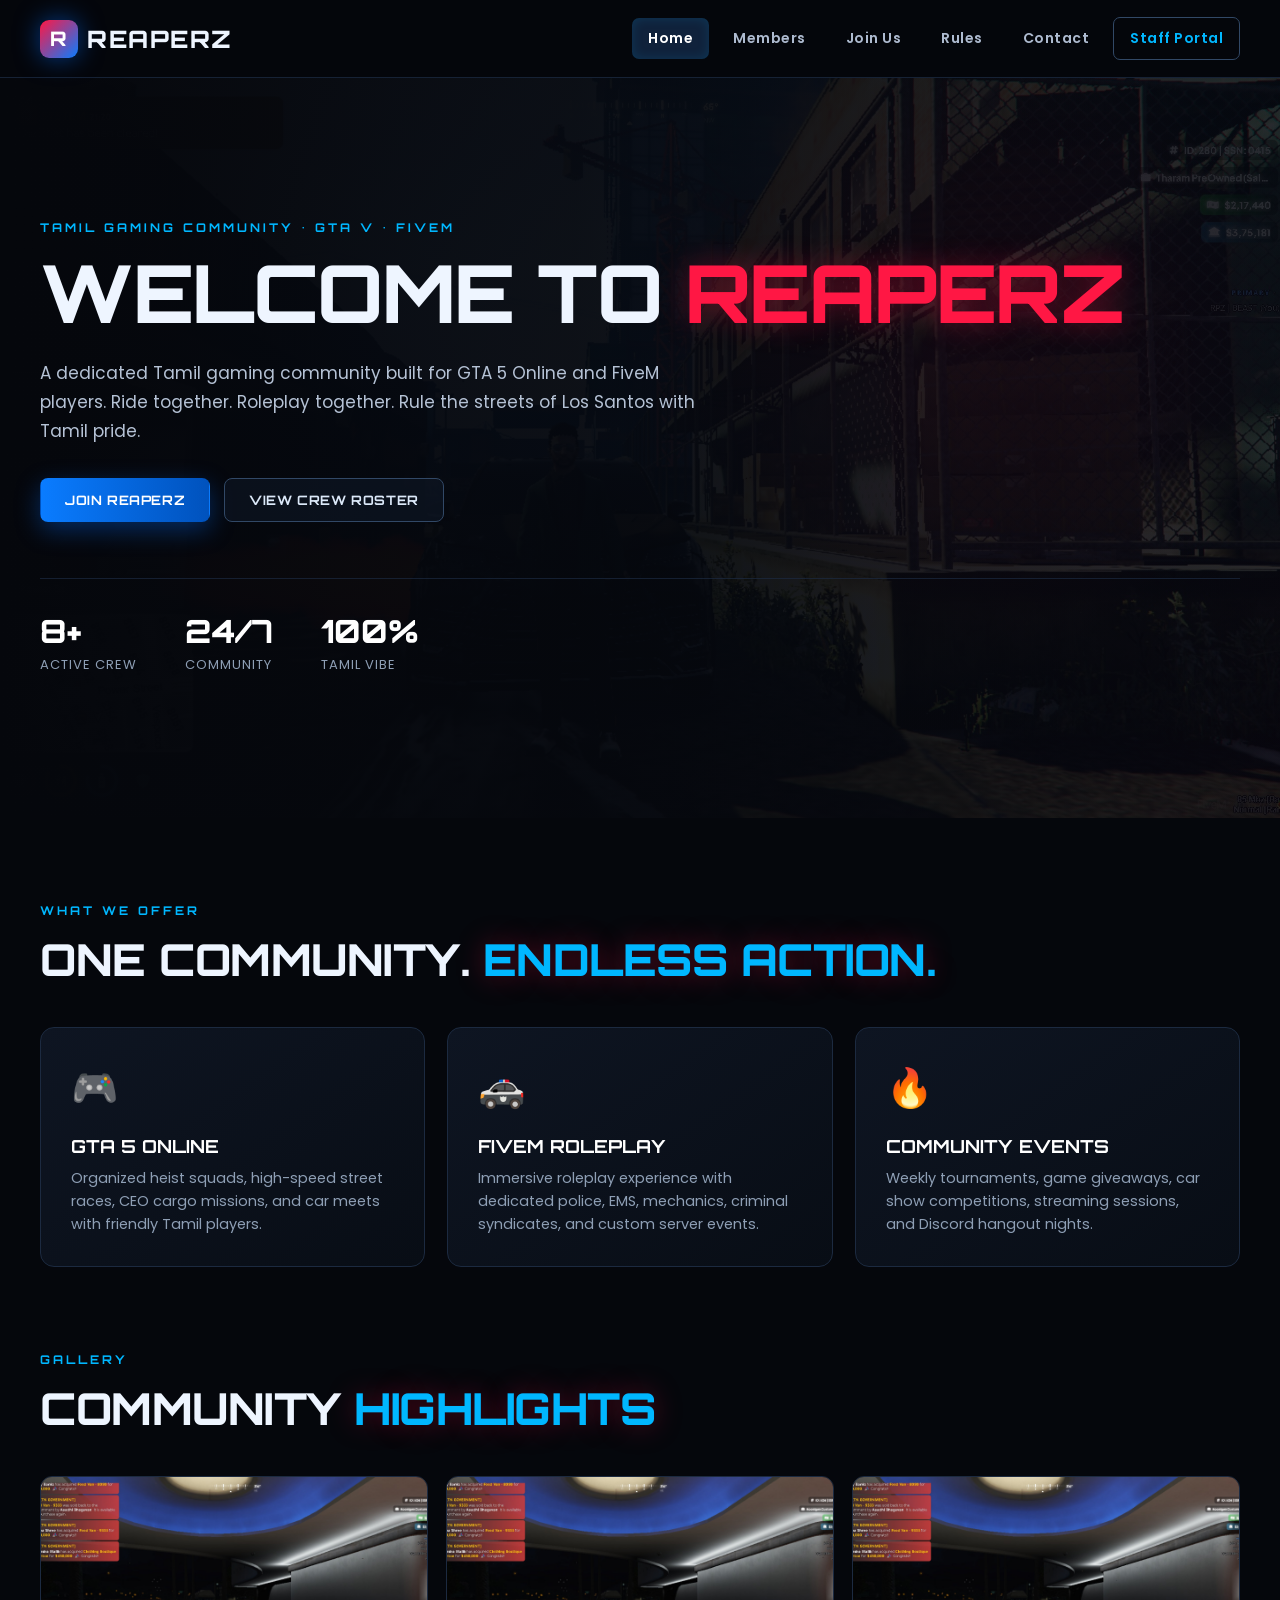
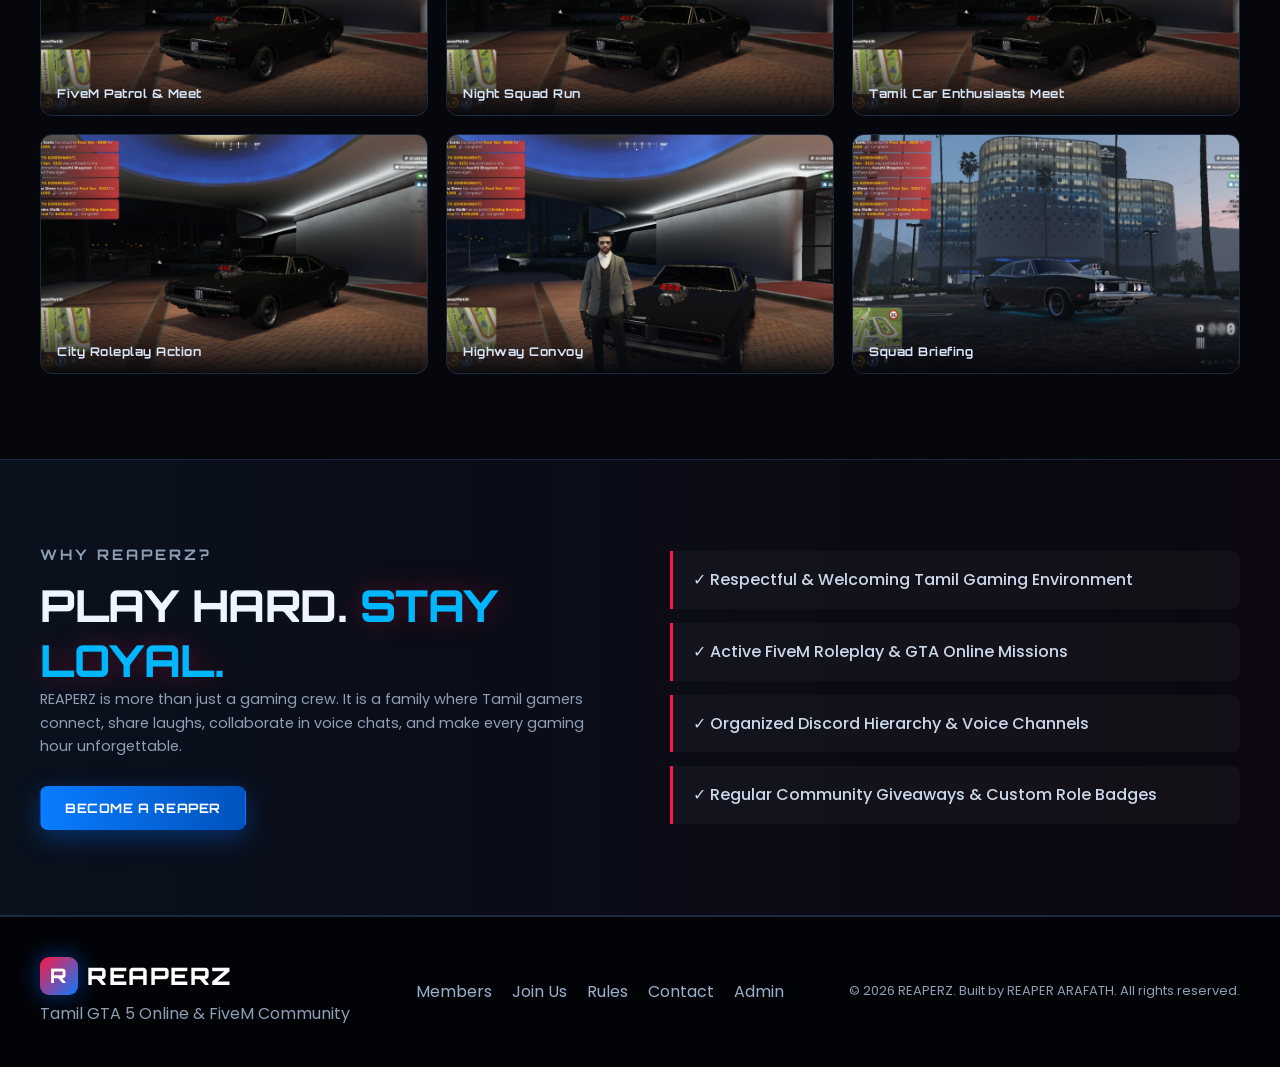
==== index.html @ 15d43280 "feat: convert project from PHP to Python 3.11 backend with REST API and admin portal" ====
<!DOCTYPE html>
<html lang="en">
<head>
  <meta charset="UTF-8">
  <meta name="viewport" content="width=device-width, initial-scale=1.0">
  <meta name="description" content="REAPERZ - Premier Tamil GTA 5 Online & FiveM Roleplay Gaming Community.">
  <title>REAPERZ | Tamil GTA V & FiveM Community</title>
  <link rel="stylesheet" href="css/style.css">
  <link rel="preconnect" href="https://fonts.googleapis.com">
  <link rel="preconnect" href="https://fonts.gstatic.com" crossorigin>
  <link href="https://fonts.googleapis.com/css2?family=Orbitron:wght@500;700;800;900&family=Poppins:wght@400;500;600;700&display=swap" rel="stylesheet">
</head>
<body>

  <!-- SITE HEADER -->
  <header class="site-header">
    <a class="logo" href="index.html"><span>R</span> REAPERZ</a>
    <button class="menu-toggle" aria-label="Toggle navigation">☰</button>
    <nav>
      <a class="active" href="index.html">Home</a>
      <a href="members.html">Members</a>
      <a href="join.html">Join Us</a>
      <a href="rules.html">Rules</a>
      <a href="contact.html">Contact</a>
      <a class="nav-admin-link" href="admin.html">Staff Portal</a>
    </nav>
  </header>

  <main>
    <!-- HERO SECTION -->
    <section class="hero">
      <div class="hero-bg-overlay"></div>
      <div class="hero-content">
        <p class="eyebrow">TAMIL GAMING COMMUNITY • GTA V • FIVEM</p>
        <h1>WELCOME TO <span>REAPERZ</span></h1>
        <p class="hero-text">
          A dedicated Tamil gaming community built for GTA 5 Online and FiveM players. Ride together. Roleplay together. Rule the streets of Los Santos with Tamil pride.
        </p>
        <div class="hero-buttons">
          <a class="btn btn-primary" href="join.html">JOIN REAPERZ</a>
          <a class="btn btn-outline" href="members.html">VIEW CREW ROSTER</a>
        </div>
        <div class="stats">
          <div><strong>8+</strong><small>Active Crew</small></div>
          <div><strong>24/7</strong><small>Community</small></div>
          <div><strong>100%</strong><small>Tamil Vibe</small></div>
        </div>
      </div>
    </section>

    <!-- WHAT WE OFFER -->
    <section class="section">
      <div class="section-heading">
        <p class="eyebrow">WHAT WE OFFER</p>
        <h2>ONE COMMUNITY. <span>ENDLESS ACTION.</span></h2>
      </div>
      <div class="cards">
        <article class="card">
          <div class="icon">🎮</div>
          <h3>GTA 5 ONLINE</h3>
          <p>Organized heist squads, high-speed street races, CEO cargo missions, and car meets with friendly Tamil players.</p>
        </article>
        <article class="card">
          <div class="icon">🚓</div>
          <h3>FIVEM ROLEPLAY</h3>
          <p>Immersive roleplay experience with dedicated police, EMS, mechanics, criminal syndicates, and custom server events.</p>
        </article>
        <article class="card">
          <div class="icon">🔥</div>
          <h3>COMMUNITY EVENTS</h3>
          <p>Weekly tournaments, game giveaways, car show competitions, streaming sessions, and Discord hangout nights.</p>
        </article>
      </div>
    </section>

    <!-- COMMUNITY HIGHLIGHTS / SCREENSHOTS GALLERY -->
    <section class="section" style="padding-top:0;">
      <div class="section-heading">
        <p class="eyebrow">GALLERY</p>
        <h2>COMMUNITY <span>HIGHLIGHTS</span></h2>
      </div>
      <div class="gallery-grid">
        <div class="gallery-item">
          <img src="assets/images/gallery-1.jpg" alt="REAPERZ FiveM Roleplay Session">
          <div class="gallery-caption">FiveM Patrol &amp; Meet</div>
        </div>
        <div class="gallery-item">
          <img src="assets/images/gallery-2.jpg" alt="GTA 5 Online Night Cruise">
          <div class="gallery-caption">Night Squad Run</div>
        </div>
        <div class="gallery-item">
          <img src="assets/images/gallery-3.jpg" alt="Los Santos Car Meet">
          <div class="gallery-caption">Tamil Car Enthusiasts Meet</div>
        </div>
        <div class="gallery-item">
          <img src="assets/images/gallery-4.jpg" alt="FiveM City Life">
          <div class="gallery-caption">City Roleplay Action</div>
        </div>
        <div class="gallery-item">
          <img src="assets/images/gallery-5.jpg" alt="Crew Convoy">
          <div class="gallery-caption">Highway Convoy</div>
        </div>
        <div class="gallery-item">
          <img src="assets/images/gallery-6.jpg" alt="REAPERZ Squad Setup">
          <div class="gallery-caption">Squad Briefing</div>
        </div>
      </div>
    </section>

    <!-- DARK PANEL: WHY JOIN -->
    <section class="section dark-panel">
      <div>
        <p class="eyebrow">WHY REAPERZ?</p>
        <h2>PLAY HARD. <span>STAY LOYAL.</span></h2>
        <p>REAPERZ is more than just a gaming crew. It is a family where Tamil gamers connect, share laughs, collaborate in voice chats, and make every gaming hour unforgettable.</p>
        <a class="btn btn-primary" href="join.html">BECOME A REAPER</a>
      </div>
      <div class="feature-list">
        <div>✓ Respectful &amp; Welcoming Tamil Gaming Environment</div>
        <div>✓ Active FiveM Roleplay &amp; GTA Online Missions</div>
        <div>✓ Organized Discord Hierarchy &amp; Voice Channels</div>
        <div>✓ Regular Community Giveaways &amp; Custom Role Badges</div>
      </div>
    </section>
  </main>

  <!-- FOOTER -->
  <footer>
    <div>
      <a class="logo" href="index.html"><span>R</span> REAPERZ</a>
      <p>Tamil GTA 5 Online &amp; FiveM Community</p>
    </div>
    <div class="footer-links">
      <a href="members.html">Members</a>
      <a href="join.html">Join Us</a>
      <a href="rules.html">Rules</a>
      <a href="contact.html">Contact</a>
      <a href="admin.html">Admin</a>
    </div>
    <p class="copyright">© 2026 REAPERZ. Built by REAPER ARAFATH. All rights reserved.</p>
  </footer>

  <script src="js/store.js"></script>
  <script src="js/main.js"></script>
</body>
</html>
---- css/style.css ----
/* ==========================================================================
   REAPERZ COMMUNITY - GTA 5 ONLINE & FIVEM TAMIL GAMING UI
   Core Styling & Design System
   ========================================================================== */

:root {
  --blue: #0a7cff;
  --blue2: #00b7ff;
  --blue-glow: rgba(0, 183, 255, 0.35);
  --red: #ff1744;
  --red-glow: rgba(255, 23, 68, 0.4);
  --gold: #ffb703;
  --green: #29e07f;
  
  --bg: #05070c;
  --bg-darker: #020306;
  --panel: #0b1019;
  --panel-card: #0e1522;
  --panel2: #121a2a;
  
  --text: #eef5ff;
  --muted: #8e9fb5;
  --line: #1c2a40;
  --max: 1200px;
}

* {
  box-sizing: border-box;
  margin: 0;
  padding: 0;
}

html {
  scroll-behavior: smooth;
}

body {
  font-family: 'Poppins', -apple-system, BlinkMacSystemFont, 'Segoe UI', Roboto, sans-serif;
  background-color: var(--bg);
  color: var(--text);
  line-height: 1.6;
  overflow-x: hidden;
}

a {
  text-decoration: none;
  color: inherit;
  transition: all 0.2s ease;
}

/* ==========================================================================
   HEADER & NAVIGATION
   ========================================================================== */

.site-header {
  position: sticky;
  top: 0;
  z-index: 100;
  height: 78px;
  background: rgba(5, 7, 12, 0.92);
  backdrop-filter: blur(16px);
  border-bottom: 1px solid #162235;
  display: flex;
  align-items: center;
  justify-content: space-between;
  padding: 0 max(24px, calc((100% - var(--max)) / 2));
}

.logo {
  font: 800 24px 'Orbitron', sans-serif;
  letter-spacing: 1.5px;
  display: flex;
  align-items: center;
}

.logo span {
  display: inline-grid;
  place-items: center;
  width: 38px;
  height: 38px;
  margin-right: 9px;
  border-radius: 9px;
  background: linear-gradient(135deg, var(--red), var(--blue));
  box-shadow: 0 0 25px rgba(0, 110, 255, 0.5);
  font-size: 20px;
  color: #fff;
}

nav {
  display: flex;
  align-items: center;
  gap: 8px;
}

nav a {
  padding: 9px 16px;
  border-radius: 7px;
  color: #aebbd0;
  font-weight: 600;
  font-size: 14px;
  letter-spacing: 0.5px;
}

nav a:hover,
nav a.active {
  color: #fff;
  background: #10223b;
  box-shadow: inset 0 0 12px rgba(0, 183, 255, 0.15);
}

.nav-admin-link {
  border: 1px solid #314866;
  color: var(--blue2) !important;
}

.menu-toggle {
  display: none;
  background: none;
  color: #fff;
  border: none;
  font-size: 28px;
  cursor: pointer;
  padding: 4px 8px;
}

/* ==========================================================================
   HERO SECTION
   ========================================================================== */

.hero {
  min-height: 740px;
  display: grid;
  align-items: center;
  position: relative;
  overflow: hidden;
  background: radial-gradient(circle at 75% 35%, rgba(224, 0, 63, 0.18), transparent 30%),
              radial-gradient(circle at 30% 30%, rgba(0, 110, 255, 0.18), transparent 35%),
              linear-gradient(135deg, #05070c 0%, #080d16 60%, #0d0710 100%);
}

.hero-bg-overlay {
  position: absolute;
  inset: 0;
  background-image: url('../assets/images/hero-bg.jpg');
  background-size: cover;
  background-position: center;
  opacity: 0.22;
  filter: contrast(120%) saturate(120%);
  pointer-events: none;
}

.hero::after {
  content: "";
  position: absolute;
  inset: 0;
  background: linear-gradient(90deg, #05070c 0%, rgba(5, 7, 12, 0.85) 45%, rgba(5, 7, 12, 0.4) 100%);
  pointer-events: none;
}

.hero-content {
  position: relative;
  z-index: 2;
  width: min(var(--max), calc(100% - 48px));
  margin: auto;
  padding: 60px 0;
}

.eyebrow {
  font: 700 12px 'Orbitron', sans-serif;
  letter-spacing: 3px;
  color: var(--blue2);
  margin-bottom: 14px;
  text-transform: uppercase;
}

.hero h1,
.page-title h1 {
  font: 800 clamp(40px, 6.5vw, 80px)/1.08 'Orbitron', sans-serif;
  letter-spacing: -1.5px;
}

.hero h1 span,
.page-title h1 span,
h2 span {
  color: var(--red);
  text-shadow: 0 0 28px rgba(255, 23, 68, 0.35);
}

.hero-text {
  max-width: 660px;
  color: #b5c2d5;
  margin: 24px 0 32px;
  font-size: 17px;
  line-height: 1.7;
}

.hero-buttons {
  display: flex;
  gap: 14px;
  flex-wrap: wrap;
}

.btn {
  display: inline-flex;
  align-items: center;
  justify-content: center;
  border: 1px solid transparent;
  border-radius: 8px;
  padding: 13px 24px;
  font: 700 13px 'Orbitron', sans-serif;
  letter-spacing: 0.6px;
  cursor: pointer;
  transition: all 0.25s ease;
  text-transform: uppercase;
}

.btn-primary {
  background: linear-gradient(90deg, var(--blue), #0052bd);
  color: #fff;
  box-shadow: 0 8px 24px rgba(0, 110, 255, 0.35);
}

.btn-primary:hover {
  transform: translateY(-2px);
  box-shadow: 0 12px 30px rgba(0, 110, 255, 0.55);
}

.btn-danger {
  background: linear-gradient(90deg, var(--red), #b30026);
  color: #fff;
  box-shadow: 0 8px 24px rgba(255, 23, 68, 0.35);
}

.btn-danger:hover {
  transform: translateY(-2px);
  box-shadow: 0 12px 30px rgba(255, 23, 68, 0.55);
}

.btn-outline {
  border-color: #314866;
  color: #dce9f9;
  background: rgba(16, 27, 43, 0.5);
}

.btn-outline:hover {
  border-color: var(--blue2);
  color: #fff;
  transform: translateY(-2px);
}

.stats {
  display: flex;
  gap: 48px;
  margin-top: 56px;
  border-top: 1px solid rgba(28, 42, 64, 0.7);
  padding-top: 32px;
}

.stats strong {
  display: block;
  font: 800 32px 'Orbitron', sans-serif;
  color: #fff;
}

.stats small {
  color: var(--muted);
  font-size: 13px;
  text-transform: uppercase;
  letter-spacing: 1px;
}

/* ==========================================================================
   SECTIONS & GRIDS
   ========================================================================== */

.section {
  width: min(var(--max), calc(100% - 48px));
  margin: auto;
  padding: 85px 0;
}

.section-heading {
  margin-bottom: 40px;
  text-align: left;
}

.section h2 {
  font: 800 clamp(28px, 4vw, 44px) 'Orbitron', sans-serif;
  letter-spacing: -0.5px;
}

.section h2 span {
  color: var(--blue2);
}

.cards {
  display: grid;
  grid-template-columns: repeat(3, 1fr);
  gap: 22px;
}

.card,
.form-card,
.contact-info,
.rule {
  background: linear-gradient(145deg, #0e1522, #080d15);
  border: 1px solid var(--line);
  border-radius: 14px;
  padding: 30px;
  position: relative;
  transition: all 0.25s ease;
}

.card:hover {
  border-color: #1a74d4;
  transform: translateY(-4px);
  box-shadow: 0 12px 30px rgba(0, 110, 255, 0.15);
}

.icon {
  font-size: 38px;
  margin-bottom: 16px;
}

.card h3 {
  font: 700 18px 'Orbitron', sans-serif;
  margin-bottom: 10px;
  color: #fff;
}

.card p,
.dark-panel p,
.contact-item p,
.rule p {
  color: var(--muted);
  font-size: 14.5px;
}

/* ==========================================================================
   COMMUNITY HIGHLIGHTS GALLERY
   ========================================================================== */

.gallery-grid {
  display: grid;
  grid-template-columns: repeat(3, 1fr);
  gap: 18px;
  margin-top: 24px;
}

.gallery-item {
  position: relative;
  border-radius: 12px;
  overflow: hidden;
  height: 240px;
  border: 1px solid var(--line);
  background: #080d15;
}

.gallery-item img {
  width: 100%;
  height: 100%;
  object-fit: cover;
  transition: transform 0.4s ease;
  display: block;
}

.gallery-item:hover img {
  transform: scale(1.06);
}

.gallery-caption {
  position: absolute;
  inset: auto 0 0 0;
  padding: 35px 16px 14px;
  background: linear-gradient(to top, rgba(5, 7, 12, 0.95), transparent);
  font: 700 12px 'Orbitron', sans-serif;
  color: #d8e5f8;
  letter-spacing: 0.5px;
}

/* ==========================================================================
   DARK PANEL
   ========================================================================== */

.dark-panel {
  max-width: none;
  width: 100%;
  padding-left: max(24px, calc((100% - var(--max)) / 2));
  padding-right: max(24px, calc((100% - var(--max)) / 2));
  background: linear-gradient(90deg, #09111d 0%, #0c0710 100%);
  border-top: 1px solid var(--line);
  border-bottom: 1px solid var(--line);
  display: grid;
  grid-template-columns: 1fr 1fr;
  gap: 60px;
  align-items: center;
}

.dark-panel .btn {
  margin-top: 28px;
}

.feature-list {
  display: grid;
  gap: 14px;
  color: #cbd8ea;
}

.feature-list div {
  padding: 16px 20px;
  border-left: 3px solid var(--red);
  background: rgba(255, 255, 255, 0.03);
  border-radius: 0 8px 8px 0;
  font-weight: 500;
}

/* ==========================================================================
   PAGES COMMON & HERO
   ========================================================================== */

.page {
  min-height: calc(100vh - 180px);
}

.page-title {
  padding: 90px 24px 45px;
  text-align: center;
  background: radial-gradient(circle, #0d2340 0%, #05070c 60%);
  border-bottom: 1px solid var(--line);
}

.page-title p:last-child {
  color: var(--muted);
  margin-top: 12px;
  font-size: 16px;
}

/* ==========================================================================
   MEMBERS DIRECTORY
   ========================================================================== */

.toolbar {
  display: flex;
  gap: 14px;
  margin-bottom: 30px;
}

.toolbar input,
.toolbar select {
  background: #0c121d;
  color: #fff;
  border: 1px solid var(--line);
  padding: 13px 16px;
  border-radius: 8px;
  outline: none;
  font-size: 14px;
  transition: border-color 0.2s ease;
}

.toolbar input {
  flex: 1;
}

.toolbar input:focus,
.toolbar select:focus {
  border-color: var(--blue2);
  box-shadow: 0 0 10px rgba(0, 183, 255, 0.2);
}

.members-grid {
  display: grid;
  grid-template-columns: repeat(4, 1fr);
  gap: 20px;
}

.member {
  background: #0b1019;
  border: 1px solid var(--line);
  border-radius: 12px;
  padding: 24px 20px;
  text-align: center;
  position: relative;
  transition: all 0.25s ease;
}

.member:hover {
  border-color: #1a74d4;
  transform: translateY(-4px);
  box-shadow: 0 10px 25px rgba(0, 110, 255, 0.15);
}

.avatar {
  width: 76px;
  height: 76px;
  margin: 0 auto 14px;
  border-radius: 50%;
  display: grid;
  place-items: center;
  background: linear-gradient(135deg, var(--blue), var(--red));
  font: 800 28px 'Orbitron', sans-serif;
  color: #fff;
  overflow: hidden;
  box-shadow: 0 4px 16px rgba(0, 0, 0, 0.4);
}

.avatar img {
  width: 100%;
  height: 100%;
  object-fit: cover;
}

.member h3 {
  font: 700 16px 'Orbitron', sans-serif;
  margin-bottom: 4px;
  color: #fff;
}

.member small {
  color: var(--muted);
  font-size: 12.5px;
  display: block;
}

.member-discord {
  color: #8da2be;
  font-size: 12px;
  margin-top: 8px;
  background: rgba(18, 38, 63, 0.4);
  padding: 3px 8px;
  border-radius: 4px;
  display: inline-block;
}

.member-status {
  color: var(--muted);
  font-size: 12px;
  margin-top: 10px;
  display: flex;
  justify-content: center;
  align-items: center;
  gap: 7px;
}

.status-dot {
  width: 8px;
  height: 8px;
  border-radius: 50%;
  display: inline-block;
  background: #666;
}

.status-dot.online {
  background: var(--green);
  box-shadow: 0 0 10px rgba(41, 224, 127, 0.8);
}

.status-dot.offline {
  background: #556274;
}

.role {
  display: inline-block;
  margin-top: 12px;
  font: 700 11px 'Orbitron', sans-serif;
  letter-spacing: 0.5px;
  padding: 4px 12px;
  border-radius: 20px;
  background: #12263f;
  color: #7fc2ff;
  border: 1px solid rgba(127, 194, 255, 0.2);
}

.role.founder {
  background: rgba(255, 23, 68, 0.15);
  color: #ff5277;
  border-color: rgba(255, 23, 68, 0.35);
  box-shadow: 0 0 12px rgba(255, 23, 68, 0.2);
}

.role.admin {
  background: rgba(179, 0, 255, 0.15);
  color: #c77dff;
  border-color: rgba(179, 0, 255, 0.35);
}

.role.moderator {
  background: rgba(0, 183, 255, 0.15);
  color: #56ccf2;
  border-color: rgba(0, 183, 255, 0.35);
}

.no-members {
  grid-column: 1 / -1;
  color: var(--muted);
  text-align: center;
  padding: 50px 20px;
  background: #0b1019;
  border: 1px dashed var(--line);
  border-radius: 12px;
  font-size: 15px;
}

/* ==========================================================================
   FORMS (JOIN US & CONTACT)
   ========================================================================== */

.form-section {
  max-width: 860px;
}

.form-card {
  display: grid;
  gap: 20px;
}

.form-grid {
  display: grid;
  grid-template-columns: 1fr 1fr;
  gap: 18px;
}

label {
  display: grid;
  gap: 8px;
  color: #d9e4f3;
  font-weight: 600;
  font-size: 13.5px;
}

input,
select,
textarea {
  font: inherit;
  background: #060a11;
  border: 1px solid #22334b;
  color: #eef5ff;
  border-radius: 8px;
  padding: 13px 15px;
  outline: none;
  font-size: 14px;
  transition: all 0.2s ease;
}

input:focus,
select:focus,
textarea:focus {
  border-color: var(--blue2);
  box-shadow: 0 0 12px rgba(0, 183, 255, 0.25);
  background: #090f19;
}

textarea {
  resize: vertical;
}

.check {
  display: flex;
  align-items: center;
  gap: 10px;
  color: var(--muted);
  font-size: 13.5px;
  cursor: pointer;
}

.check input {
  width: auto;
  cursor: pointer;
}

.form-message {
  min-height: 24px;
  font-weight: 600;
  font-size: 14px;
  padding: 4px 0;
}

.form-message.success {
  color: #29e07f;
}

.form-message.error {
  color: #ff4d6d;
}

/* ==========================================================================
   CONTACT LAYOUT
   ========================================================================== */

.contact-layout {
  display: grid;
  grid-template-columns: 1fr 1.3fr;
  gap: 28px;
}

.contact-info {
  display: grid;
  gap: 24px;
  align-content: start;
}

.contact-info h2 {
  font: 800 30px 'Orbitron', sans-serif;
}

.contact-item {
  border-top: 1px solid var(--line);
  padding-top: 18px;
}

.contact-item b {
  font: 700 15px 'Orbitron', sans-serif;
  color: #fff;
  display: block;
  margin-bottom: 6px;
}

.fake-link {
  color: var(--blue2);
  font-weight: 600;
  display: inline-block;
  margin-top: 6px;
}

.fake-link:hover {
  text-decoration: underline;
}

/* ==========================================================================
   RULES
   ========================================================================== */

.rules {
  display: grid;
  grid-template-columns: 1fr 1fr;
  gap: 18px;
}

.rule {
  border-left: 4px solid var(--red);
}

.rule b {
  font: 700 15px 'Orbitron', sans-serif;
  color: #fff;
  display: block;
  margin-bottom: 8px;
  letter-spacing: 0.5px;
}

/* ==========================================================================
   FOOTER
   ========================================================================== */

footer {
  border-top: 1px solid var(--line);
  padding: 40px max(24px, calc((100% - var(--max)) / 2));
  display: flex;
  align-items: center;
  justify-content: space-between;
  gap: 24px;
  color: var(--muted);
  background: var(--bg-darker);
}

footer .logo {
  color: #fff;
  margin-bottom: 6px;
}

.footer-links {
  display: flex;
  gap: 20px;
}

.footer-links a {
  color: #9cb0cb;
}

.footer-links a:hover {
  color: #fff;
}

.copyright {
  font-size: 13px;
}

/* ==========================================================================
   MEDIA QUERIES / RESPONSIVENESS
   ========================================================================== */

@media (max-width: 992px) {
  .cards,
  .members-grid,
  .gallery-grid {
    grid-template-columns: repeat(2, 1fr);
  }

  .dark-panel,
  .contact-layout {
    grid-template-columns: 1fr;
    gap: 40px;
  }

  .stats {
    gap: 32px;
  }
}

@media (max-width: 768px) {
  .site-header {
    height: 68px;
  }

  .menu-toggle {
    display: block;
  }

  nav {
    display: none;
    position: absolute;
    top: 68px;
    left: 0;
    right: 0;
    background: #080d16;
    border-bottom: 1px solid var(--line);
    padding: 16px;
    flex-direction: column;
    gap: 10px;
    box-shadow: 0 10px 30px rgba(0, 0, 0, 0.7);
  }

  nav.open {
    display: flex;
  }

  nav a {
    width: 100%;
    text-align: center;
  }

  .hero {
    min-height: 620px;
  }

  .hero-content {
    width: calc(100% - 32px);
  }

  .hero h1 {
    font-size: 38px;
  }

  .section {
    width: calc(100% - 32px);
    padding: 60px 0;
  }

  .cards,
  .members-grid,
  .rules,
  .form-grid,
  .gallery-grid {
    grid-template-columns: 1fr;
  }

  .toolbar {
    flex-direction: column;
  }

  .page-title {
    padding: 70px 16px 32px;
  }

  .page-title h1 {
    font-size: 34px;
  }

  footer {
    flex-direction: column;
    align-items: flex-start;
  }

  .footer-links {
    flex-wrap: wrap;
  }

  .stats {
    flex-direction: column;
    gap: 20px;
    margin-top: 36px;
  }
}
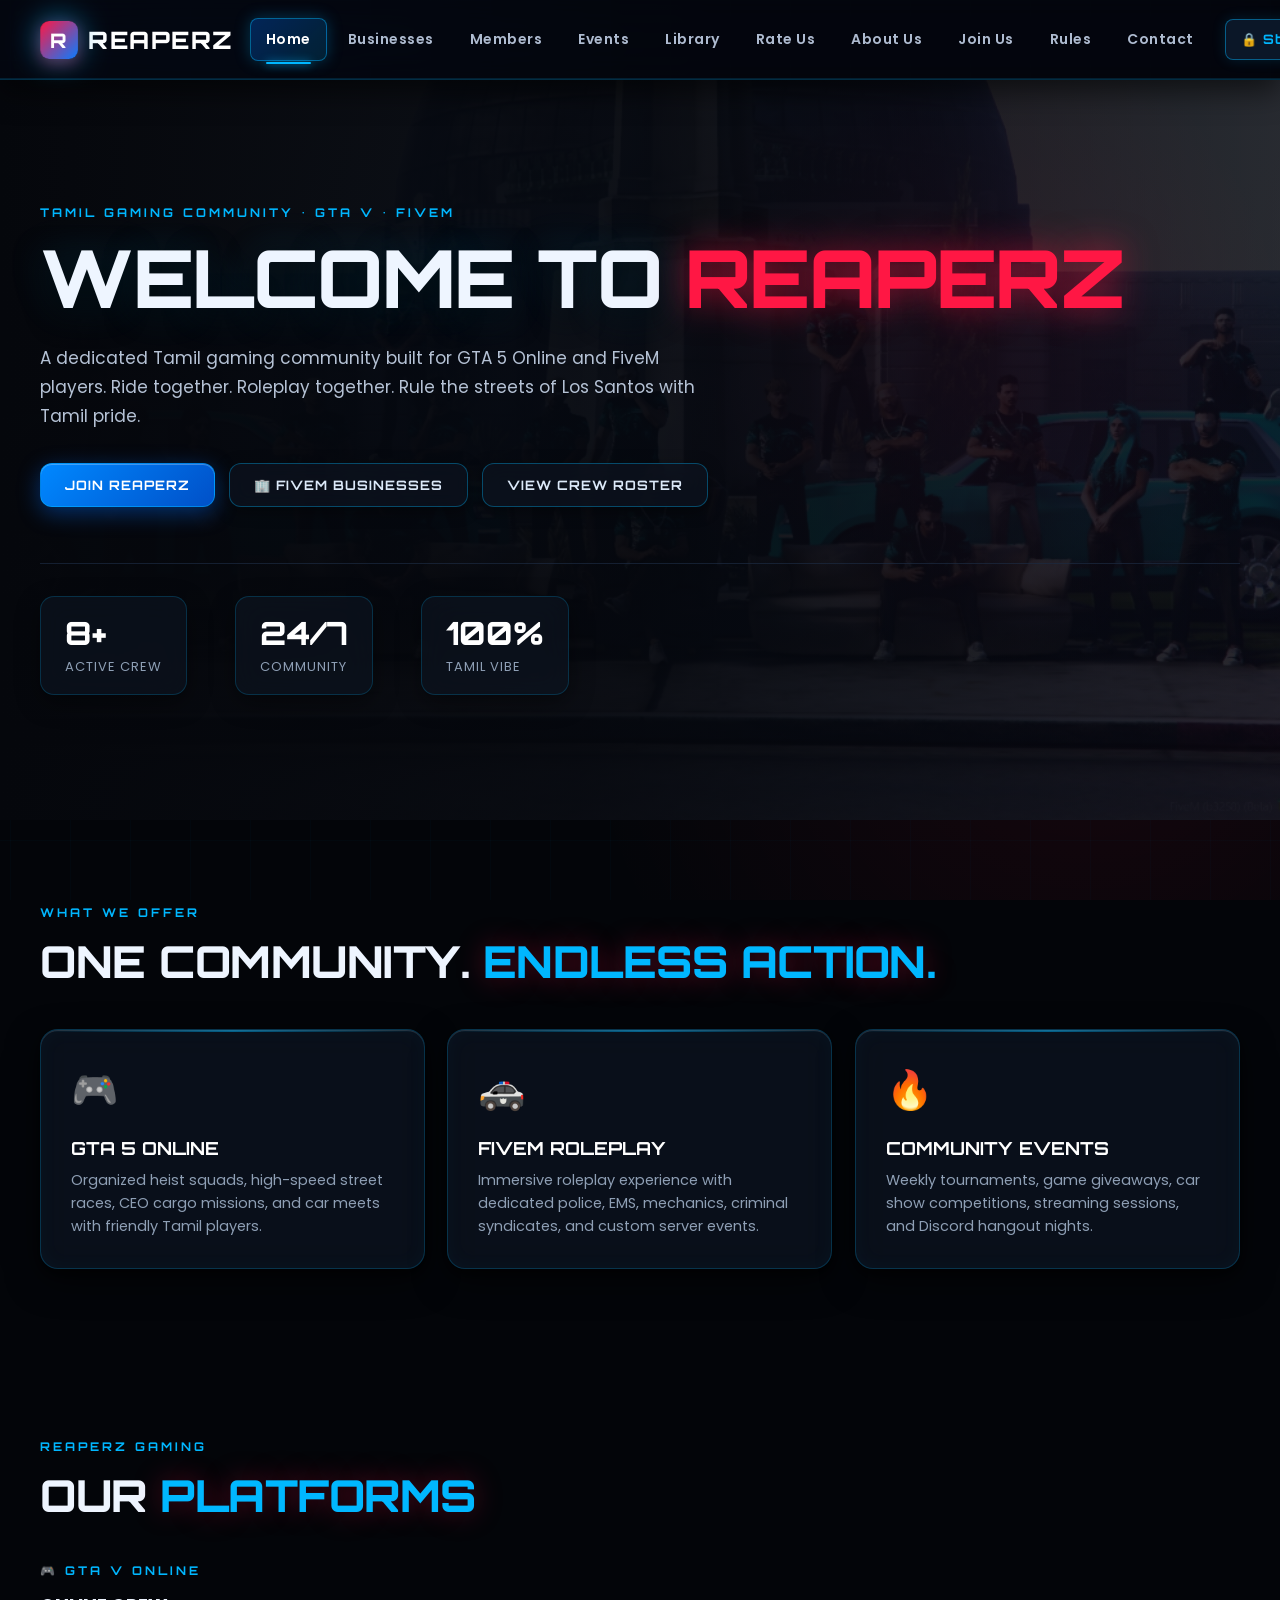
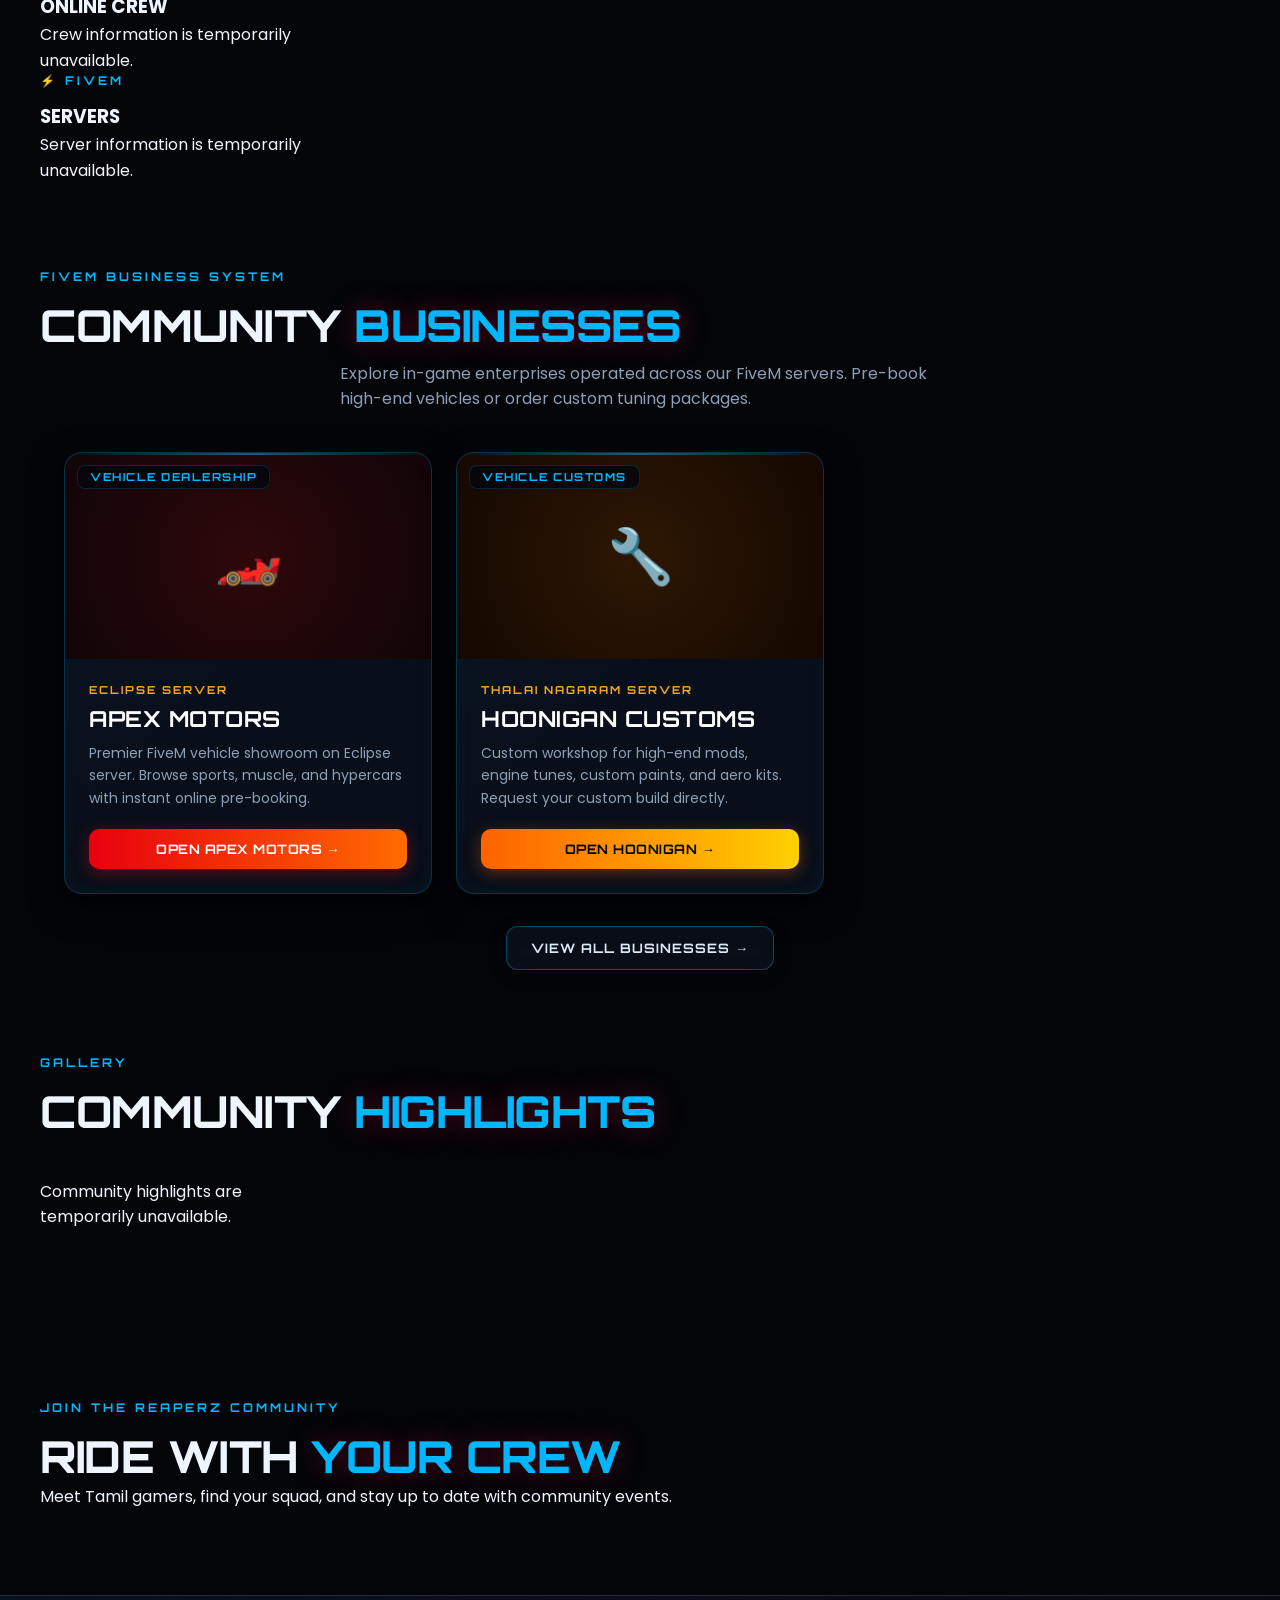
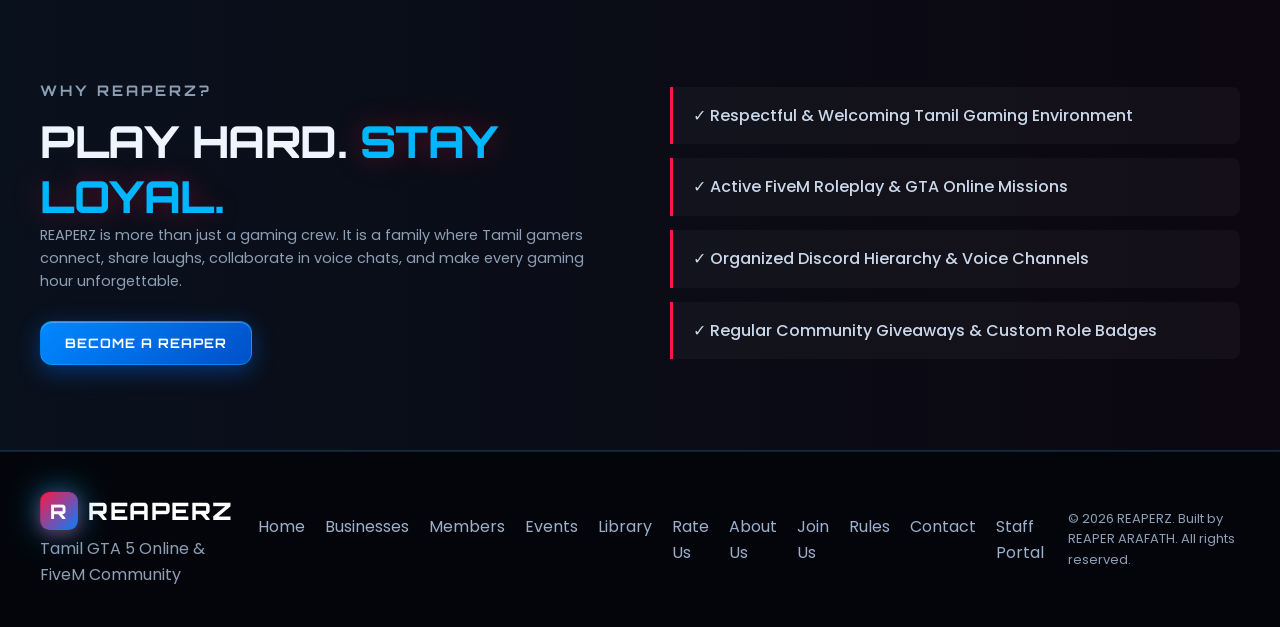
==== commit 3a955428: "first commit" ====
--- a/index.html
+++ b/index.html
@@ -5,12 +5,13 @@
   <meta name="viewport" content="width=device-width, initial-scale=1.0">
   <meta name="description" content="REAPERZ - Premier Tamil GTA 5 Online & FiveM Roleplay Gaming Community.">
   <title>REAPERZ | Tamil GTA V & FiveM Community</title>
-  <link rel="stylesheet" href="css/style.css">
+  <link rel="stylesheet" href="css/style.css?v=20261015-1648-platform-gallery-match">
+  <link rel="stylesheet" href="css/business.css?v=20261025-biz">
   <link rel="preconnect" href="https://fonts.googleapis.com">
   <link rel="preconnect" href="https://fonts.gstatic.com" crossorigin>
   <link href="https://fonts.googleapis.com/css2?family=Orbitron:wght@500;700;800;900&family=Poppins:wght@400;500;600;700&display=swap" rel="stylesheet">
 </head>
-<body>
+<body class="dashboard-home">
 
   <!-- SITE HEADER -->
   <header class="site-header">
@@ -18,7 +19,12 @@
     <button class="menu-toggle" aria-label="Toggle navigation">☰</button>
     <nav>
       <a class="active" href="index.html">Home</a>
+      <a href="businesses.html">Businesses</a>
       <a href="members.html">Members</a>
+      <a href="events.html">Events</a>
+      <a href="library.html">Library</a>
+      <a href="rate.html">Rate Us</a>
+      <a href="about.html">About Us</a>
       <a href="join.html">Join Us</a>
       <a href="rules.html">Rules</a>
       <a href="contact.html">Contact</a>
@@ -38,6 +44,7 @@
         </p>
         <div class="hero-buttons">
           <a class="btn btn-primary" href="join.html">JOIN REAPERZ</a>
+          <a class="btn btn-outline" href="businesses.html">🏢 FIVEM BUSINESSES</a>
           <a class="btn btn-outline" href="members.html">VIEW CREW ROSTER</a>
         </div>
         <div class="stats">
@@ -73,38 +80,89 @@
       </div>
     </section>
 
+    <!-- DATABASE-DRIVEN GAMING PLATFORMS -->
+    <section class="section gaming-platforms-section" aria-labelledby="gaming-platforms-title">
+      <div class="section-heading">
+        <p class="eyebrow">REAPERZ GAMING</p>
+        <h2 id="gaming-platforms-title">OUR <span>PLATFORMS</span></h2>
+      </div>
+      <div class="gaming-platform-groups">
+        <section class="gaming-platform-group" aria-labelledby="gta-crew-title">
+          <p class="eyebrow">🎮 GTA V ONLINE</p>
+          <h3 id="gta-crew-title">ONLINE CREW</h3>
+          <div id="gtaCrewDisplay" class="gaming-platform-list" aria-live="polite">
+            <p class="platform-loading">Loading crew...</p>
+          </div>
+        </section>
+        <section class="gaming-platform-group" aria-labelledby="fivem-title">
+          <p class="eyebrow">⚡ FIVEM</p>
+          <h3 id="fivem-title">SERVERS</h3>
+          <div id="fivemServersDisplay" class="gaming-platform-list fivem-server-list" aria-live="polite">
+            <p class="platform-loading">Loading servers...</p>
+          </div>
+        </section>
+      </div>
+    </section>
+
+    <!-- FIVEM BUSINESSES SHOWCASE -->
+    <section class="section" style="padding-top:0;">
+      <div class="section-heading">
+        <p class="eyebrow">FIVEM BUSINESS SYSTEM</p>
+        <h2>COMMUNITY <span>BUSINESSES</span></h2>
+        <p style="color:#8e9fb5; max-width:600px; margin: 8px auto 0;">Explore in-game enterprises operated across our FiveM servers. Pre-book high-end vehicles or order custom tuning packages.</p>
+      </div>
+      <div class="business-cards-grid">
+        <!-- Eclipse: Apex Motors -->
+        <a class="business-hub-card apex" href="apex-motors.html">
+          <div class="business-hub-card-img-wrap">
+            <div class="business-hub-card-tag">VEHICLE DEALERSHIP</div>
+            <div style="width:100%;aspect-ratio:16/9;background:radial-gradient(circle at center, #2e080b 0%, #110507 100%);display:flex;align-items:center;justify-content:center;font-size:54px;">🏎️</div>
+          </div>
+          <div class="business-hub-card-body">
+            <div class="business-hub-card-server">ECLIPSE SERVER</div>
+            <h3>APEX MOTORS</h3>
+            <p>Premier FiveM vehicle showroom on Eclipse server. Browse sports, muscle, and hypercars with instant online pre-booking.</p>
+            <span class="btn-visit">OPEN APEX MOTORS →</span>
+          </div>
+        </a>
+
+        <!-- Thalai Nagaram: Hoonigan -->
+        <a class="business-hub-card hoonigan" href="hoonigan.html">
+          <div class="business-hub-card-img-wrap">
+            <div class="business-hub-card-tag">VEHICLE CUSTOMS</div>
+            <div style="width:100%;aspect-ratio:16/9;background:radial-gradient(circle at center, #2e1703 0%, #140801 100%);display:flex;align-items:center;justify-content:center;font-size:54px;">🔧</div>
+          </div>
+          <div class="business-hub-card-body">
+            <div class="business-hub-card-server">THALAI NAGARAM SERVER</div>
+            <h3>HOONIGAN CUSTOMS</h3>
+            <p>Custom workshop for high-end mods, engine tunes, custom paints, and aero kits. Request your custom build directly.</p>
+            <span class="btn-visit">OPEN HOONIGAN →</span>
+          </div>
+        </a>
+      </div>
+      <div style="text-align:center; margin-top: 32px;">
+        <a class="btn btn-outline" href="businesses.html">VIEW ALL BUSINESSES →</a>
+      </div>
+    </section>
+
     <!-- COMMUNITY HIGHLIGHTS / SCREENSHOTS GALLERY -->
     <section class="section" style="padding-top:0;">
       <div class="section-heading">
         <p class="eyebrow">GALLERY</p>
         <h2>COMMUNITY <span>HIGHLIGHTS</span></h2>
       </div>
-      <div class="gallery-grid">
-        <div class="gallery-item">
-          <img src="assets/images/gallery-1.jpg" alt="REAPERZ FiveM Roleplay Session">
-          <div class="gallery-caption">FiveM Patrol &amp; Meet</div>
-        </div>
-        <div class="gallery-item">
-          <img src="assets/images/gallery-2.jpg" alt="GTA 5 Online Night Cruise">
-          <div class="gallery-caption">Night Squad Run</div>
-        </div>
-        <div class="gallery-item">
-          <img src="assets/images/gallery-3.jpg" alt="Los Santos Car Meet">
-          <div class="gallery-caption">Tamil Car Enthusiasts Meet</div>
-        </div>
-        <div class="gallery-item">
-          <img src="assets/images/gallery-4.jpg" alt="FiveM City Life">
-          <div class="gallery-caption">City Roleplay Action</div>
-        </div>
-        <div class="gallery-item">
-          <img src="assets/images/gallery-5.jpg" alt="Crew Convoy">
-          <div class="gallery-caption">Highway Convoy</div>
-        </div>
-        <div class="gallery-item">
-          <img src="assets/images/gallery-6.jpg" alt="REAPERZ Squad Setup">
-          <div class="gallery-caption">Squad Briefing</div>
-        </div>
-      </div>
+      <div class="gallery-grid" id="communityHighlightsGrid" aria-live="polite">
+        <p class="platform-loading">Loading community highlights...</p>
+      </div>
+    </section>
+
+    <section class="section join-discord-banner" aria-labelledby="join-discord-title">
+      <p class="eyebrow">JOIN THE REAPERZ COMMUNITY</p>
+      <h2 id="join-discord-title">RIDE WITH <span>YOUR CREW</span></h2>
+      <p>Meet Tamil gamers, find your squad, and stay up to date with community events.</p>
+      <a id="joinDiscordButton" class="join-discord-btn" href="#" target="_blank" rel="noopener noreferrer" hidden>
+        JOIN DISCORD
+      </a>
     </section>
 
     <!-- DARK PANEL: WHY JOIN -->
@@ -131,16 +189,22 @@
       <p>Tamil GTA 5 Online &amp; FiveM Community</p>
     </div>
     <div class="footer-links">
+      <a href="index.html">Home</a>
+      <a href="businesses.html">Businesses</a>
       <a href="members.html">Members</a>
+      <a href="events.html">Events</a>
+      <a href="library.html">Library</a>
+      <a href="rate.html">Rate Us</a>
+      <a href="about.html">About Us</a>
       <a href="join.html">Join Us</a>
       <a href="rules.html">Rules</a>
       <a href="contact.html">Contact</a>
-      <a href="admin.html">Admin</a>
+      <a href="admin.html">Staff Portal</a>
     </div>
     <p class="copyright">© 2026 REAPERZ. Built by REAPER ARAFATH. All rights reserved.</p>
   </footer>
 
   <script src="js/store.js"></script>
-  <script src="js/main.js"></script>
+  <script src="js/main.js?v=20261015-1648-platform-gallery-match"></script>
 </body>
 </html>
--- a/css/style.css
+++ b/css/style.css
@@ -1,3 +1,6 @@
+@import url('modern-3d.css');
+@import url('business.css');
+
 /* ==========================================================================
    REAPERZ COMMUNITY - GTA 5 ONLINE & FIVEM TAMIL GAMING UI
    Core Styling & Design System
@@ -55,15 +58,17 @@
 .site-header {
   position: sticky;
   top: 0;
-  z-index: 100;
-  height: 78px;
-  background: rgba(5, 7, 12, 0.92);
-  backdrop-filter: blur(16px);
-  border-bottom: 1px solid #162235;
+  z-index: 1000;
+  height: 80px;
+  background: rgba(5, 7, 12, 0.94);
+  backdrop-filter: blur(18px);
+  -webkit-backdrop-filter: blur(18px);
+  border-bottom: 1px solid rgba(0, 183, 255, 0.16);
   display: flex;
   align-items: center;
   justify-content: space-between;
   padding: 0 max(24px, calc((100% - var(--max)) / 2));
+  gap: 16px;
 }
 
 .logo {
@@ -71,6 +76,9 @@
   letter-spacing: 1.5px;
   display: flex;
   align-items: center;
+  flex-shrink: 0;
+  color: #fff;
+  text-decoration: none;
 }
 
 .logo span {
@@ -78,7 +86,7 @@
   place-items: center;
   width: 38px;
   height: 38px;
-  margin-right: 9px;
+  margin-right: 10px;
   border-radius: 9px;
   background: linear-gradient(135deg, var(--red), var(--blue));
   box-shadow: 0 0 25px rgba(0, 110, 255, 0.5);
@@ -86,41 +94,101 @@
   color: #fff;
 }
 
-nav {
-  display: flex;
-  align-items: center;
-  gap: 8px;
-}
-
-nav a {
-  padding: 9px 16px;
-  border-radius: 7px;
+nav#primaryNav {
+  display: flex;
+  align-items: center;
+  gap: 6px;
+  margin-left: auto;
+  flex-wrap: nowrap;
+}
+
+nav#primaryNav a {
+  padding: 9px 15px;
+  border-radius: 8px;
   color: #aebbd0;
   font-weight: 600;
   font-size: 14px;
   letter-spacing: 0.5px;
-}
-
-nav a:hover,
-nav a.active {
-  color: #fff;
-  background: #10223b;
-  box-shadow: inset 0 0 12px rgba(0, 183, 255, 0.15);
+  transition: all 0.22s ease;
+  white-space: nowrap;
+  text-decoration: none;
+  position: relative;
+  display: inline-flex;
+  align-items: center;
+  gap: 6px;
+}
+
+nav#primaryNav a:hover {
+  color: #fff;
+  background: rgba(0, 183, 255, 0.12);
+  box-shadow: 0 0 14px rgba(0, 183, 255, 0.2);
+  transform: translateY(-1px);
+}
+
+nav#primaryNav a.active {
+  color: #fff;
+  background: linear-gradient(135deg, rgba(0, 110, 255, 0.3), rgba(0, 183, 255, 0.15));
+  border: 1px solid rgba(0, 183, 255, 0.45);
+  box-shadow: 0 0 16px rgba(0, 183, 255, 0.28);
+}
+
+nav#primaryNav a.active::after {
+  content: "";
+  position: absolute;
+  bottom: -4px;
+  left: 20%;
+  right: 20%;
+  height: 2px;
+  background: var(--blue2);
+  border-radius: 2px;
+  box-shadow: 0 0 8px var(--blue2);
 }
 
 .nav-admin-link {
-  border: 1px solid #314866;
+  margin-left: 10px;
+  background: rgba(14, 28, 48, 0.8) !important;
+  border: 1px solid rgba(0, 183, 255, 0.45) !important;
   color: var(--blue2) !important;
+  font-family: 'Orbitron', sans-serif !important;
+  font-size: 13px !important;
+  font-weight: 700 !important;
+  box-shadow: 0 0 14px rgba(0, 183, 255, 0.15);
+}
+
+.nav-admin-link:hover {
+  background: linear-gradient(135deg, var(--blue), #0094d4) !important;
+  color: #fff !important;
+  border-color: var(--blue2) !important;
+  box-shadow: 0 0 20px rgba(0, 183, 255, 0.6) !important;
+  transform: translateY(-1px);
+}
+
+.nav-close-btn,
+.nav-overlay {
+  display: none;
 }
 
 .menu-toggle {
   display: none;
-  background: none;
-  color: #fff;
-  border: none;
-  font-size: 28px;
+  background: #0d1726;
+  color: #fff;
+  border: 1px solid rgba(0, 183, 255, 0.3);
+  font-size: 24px;
   cursor: pointer;
-  padding: 4px 8px;
+  padding: 8px 12px;
+  border-radius: 8px;
+  line-height: 1;
+  transition: all 0.2s ease;
+}
+
+.menu-toggle:hover {
+  border-color: var(--blue2);
+  box-shadow: 0 0 15px rgba(0, 183, 255, 0.35);
+}
+
+body.scroll-locked {
+  overflow: hidden !important;
+  touch-action: none;
 }
 
 /* ==========================================================================
@@ -507,6 +575,15 @@
   width: 100%;
   height: 100%;
   object-fit: cover;
+}
+
+.member-avatar-fallback {
+  width: 100%;
+  height: 100%;
+  display: grid;
+  place-items: center;
+  font: 800 28px 'Orbitron', sans-serif;
+  color: #fff;
 }
 
 .member h3 {
@@ -801,42 +878,113 @@
     gap: 40px;
   }
 
-  .stats {
-    gap: 32px;
+@media (max-width: 992px) {
+  .site-header {
+    height: 72px;
+  }
+
+  .menu-toggle {
+    display: flex;
+    align-items: center;
+    justify-content: center;
+  }
+
+  nav#primaryNav {
+    position: fixed;
+    top: 0;
+    right: -340px;
+    width: 300px;
+    max-width: 85vw;
+    height: 100vh;
+    height: 100dvh;
+    background: #080d16;
+    border-left: 1px solid rgba(0, 183, 255, 0.25);
+    box-shadow: -15px 0 50px rgba(0, 0, 0, 0.9);
+    padding: 76px 20px 30px;
+    flex-direction: column;
+    align-items: stretch;
+    gap: 8px;
+    z-index: 1002;
+    transition: right 0.32s cubic-bezier(0.16, 1, 0.3, 1);
+    overflow-y: auto;
+    -webkit-overflow-scrolling: touch;
+  }
+
+  nav#primaryNav.open {
+    right: 0;
+  }
+
+  .nav-close-btn {
+    display: grid;
+    place-items: center;
+    position: absolute;
+    top: 18px;
+    right: 18px;
+    background: #101929;
+    border: 1px solid #233754;
+    color: #fff;
+    width: 38px;
+    height: 38px;
+    border-radius: 50%;
+    font-size: 18px;
+    cursor: pointer;
+    transition: all 0.2s ease;
+  }
+
+  .nav-close-btn:hover {
+    background: var(--red);
+    border-color: var(--red);
+    transform: rotate(90deg);
+  }
+
+  nav#primaryNav a {
+    width: 100%;
+    padding: 13px 18px;
+    font-size: 15px;
+    border-radius: 8px;
+    text-align: left;
+    min-height: 48px;
+    display: flex;
+    align-items: center;
+    background: rgba(14, 23, 37, 0.5);
+    border: 1px solid rgba(255, 255, 255, 0.04);
+  }
+
+  nav#primaryNav a.active {
+    background: linear-gradient(135deg, rgba(0, 110, 255, 0.35), rgba(0, 183, 255, 0.2));
+    border-color: var(--blue2);
+  }
+
+  nav#primaryNav a.active::after {
+    display: none;
+  }
+
+  .nav-admin-link {
+    margin-left: 0 !important;
+    margin-top: 10px;
+    justify-content: center;
+    background: #0f243e !important;
+  }
+
+  .nav-overlay {
+    display: none;
+    position: fixed;
+    inset: 0;
+    background: rgba(2, 4, 8, 0.78);
+    backdrop-filter: blur(5px);
+    -webkit-backdrop-filter: blur(5px);
+    z-index: 1001;
+    opacity: 0;
+    transition: opacity 0.3s ease;
+  }
+
+  .nav-overlay.active {
+    display: block;
+    opacity: 1;
   }
 }
 
 @media (max-width: 768px) {
-  .site-header {
-    height: 68px;
-  }
-
-  .menu-toggle {
-    display: block;
-  }
-
-  nav {
-    display: none;
-    position: absolute;
-    top: 68px;
-    left: 0;
-    right: 0;
-    background: #080d16;
-    border-bottom: 1px solid var(--line);
-    padding: 16px;
-    flex-direction: column;
-    gap: 10px;
-    box-shadow: 0 10px 30px rgba(0, 0, 0, 0.7);
-  }
-
-  nav.open {
-    display: flex;
-  }
-
-  nav a {
-    width: 100%;
-    text-align: center;
-  }
 
   .hero {
     min-height: 620px;
@@ -890,3 +1038,2581 @@
     margin-top: 36px;
   }
 }
+
+/* ==========================================================================
+   ABOUT US PAGE STYLES
+   ========================================================================== */
+
+.about-intro-grid {
+  display: grid;
+  grid-template-columns: 1.2fr 0.8fr;
+  gap: 36px;
+  align-items: center;
+  margin-bottom: 50px;
+}
+
+.about-intro-text h2 {
+  font: 800 clamp(26px, 3.5vw, 38px) 'Orbitron', sans-serif;
+  margin-bottom: 18px;
+  line-height: 1.2;
+}
+
+.about-intro-text p {
+  color: #c4d3e8;
+  font-size: 15.5px;
+  line-height: 1.8;
+  margin-bottom: 16px;
+}
+
+.about-badge-card {
+  background: linear-gradient(145deg, #0d1726, #070c14);
+  border: 1px solid #1f3552;
+  border-radius: 16px;
+  padding: 32px;
+  position: relative;
+  box-shadow: 0 12px 36px rgba(0, 0, 0, 0.4);
+}
+
+.about-badge-card::before {
+  content: "";
+  position: absolute;
+  top: 0;
+  left: 30px;
+  right: 30px;
+  height: 2px;
+  background: linear-gradient(90deg, var(--red), var(--blue));
+}
+
+.badge-card-header {
+  display: flex;
+  align-items: center;
+  gap: 16px;
+  margin-bottom: 22px;
+}
+
+.badge-icon {
+  width: 54px;
+  height: 54px;
+  border-radius: 12px;
+  background: linear-gradient(135deg, var(--red), var(--blue));
+  display: grid;
+  place-items: center;
+  font: 900 24px 'Orbitron', sans-serif;
+  color: #fff;
+  box-shadow: 0 0 20px rgba(0, 183, 255, 0.4);
+}
+
+.badge-title strong {
+  display: block;
+  font: 700 18px 'Orbitron', sans-serif;
+  color: #fff;
+}
+
+.badge-title span {
+  font-size: 13px;
+  color: var(--blue2);
+}
+
+.badge-stats-list {
+  display: grid;
+  gap: 14px;
+}
+
+.badge-stat-row {
+  display: flex;
+  justify-content: space-between;
+  align-items: center;
+  padding: 10px 14px;
+  background: rgba(255, 255, 255, 0.02);
+  border-radius: 8px;
+  border-left: 3px solid var(--blue2);
+}
+
+.badge-stat-row span {
+  font-size: 13.5px;
+  color: var(--muted);
+}
+
+.badge-stat-row strong {
+  font: 700 14px 'Orbitron', sans-serif;
+  color: #fff;
+}
+
+/* Core Pillars */
+.pillars-grid {
+  display: grid;
+  grid-template-columns: repeat(4, 1fr);
+  gap: 20px;
+  margin-top: 24px;
+}
+
+.pillar-card {
+  background: linear-gradient(145deg, #0b121f, #070c14);
+  border: 1px solid var(--line);
+  border-radius: 14px;
+  padding: 26px 22px;
+  transition: all 0.25s ease;
+  position: relative;
+}
+
+.pillar-card:hover {
+  border-color: var(--blue2);
+  transform: translateY(-4px);
+  box-shadow: 0 10px 25px rgba(0, 183, 255, 0.15);
+}
+
+.pillar-card .pillar-icon {
+  font-size: 32px;
+  margin-bottom: 14px;
+  display: inline-block;
+}
+
+.pillar-card h3 {
+  font: 700 16px 'Orbitron', sans-serif;
+  color: #fff;
+  margin-bottom: 10px;
+}
+
+.pillar-card p {
+  color: var(--muted);
+  font-size: 13.5px;
+  line-height: 1.6;
+}
+
+/* Divisions Grid */
+.divisions-grid {
+  display: grid;
+  grid-template-columns: repeat(2, 1fr);
+  gap: 24px;
+  margin-top: 26px;
+}
+
+.division-card {
+  background: #090e17;
+  border: 1px solid #1a283e;
+  border-radius: 14px;
+  padding: 28px;
+  transition: all 0.25s ease;
+  display: flex;
+  gap: 22px;
+}
+
+.division-card:hover {
+  border-color: var(--red);
+  transform: translateY(-3px);
+  box-shadow: 0 12px 28px rgba(255, 23, 68, 0.15);
+}
+
+.division-icon {
+  font-size: 40px;
+  flex-shrink: 0;
+  width: 60px;
+  height: 60px;
+  border-radius: 12px;
+  background: rgba(14, 25, 41, 0.8);
+  border: 1px solid #233754;
+  display: grid;
+  place-items: center;
+}
+
+.division-info h3 {
+  font: 700 18px 'Orbitron', sans-serif;
+  color: #fff;
+  margin-bottom: 6px;
+  display: flex;
+  align-items: center;
+  gap: 10px;
+  flex-wrap: wrap;
+}
+
+.division-tag {
+  font: 700 10px 'Orbitron', sans-serif;
+  padding: 3px 9px;
+  border-radius: 20px;
+  background: rgba(0, 183, 255, 0.15);
+  color: var(--blue2);
+  border: 1px solid rgba(0, 183, 255, 0.3);
+}
+
+.division-tag.gta {
+  background: rgba(255, 23, 68, 0.15);
+  color: #ff5277;
+  border-color: rgba(255, 23, 68, 0.3);
+}
+
+.division-info p {
+  color: var(--muted);
+  font-size: 14px;
+  line-height: 1.6;
+  margin-bottom: 12px;
+}
+
+.division-bullets {
+  list-style: none;
+  display: grid;
+  gap: 6px;
+}
+
+.division-bullets li {
+  font-size: 13px;
+  color: #a9bed7;
+  display: flex;
+  align-items: center;
+  gap: 8px;
+}
+
+.division-bullets li::before {
+  content: "▹";
+  color: var(--blue2);
+  font-weight: 700;
+}
+
+/* Leadership Showcase */
+.leadership-grid {
+  display: grid;
+  grid-template-columns: repeat(3, 1fr);
+  gap: 22px;
+  margin-top: 26px;
+}
+
+.leader-card {
+  background: linear-gradient(145deg, #0e1625, #080d16);
+  border: 1px solid #1a293f;
+  border-radius: 14px;
+  padding: 26px 20px;
+  text-align: center;
+  transition: all 0.25s ease;
+  position: relative;
+}
+
+.leader-card:hover {
+  border-color: #2b5585;
+  transform: translateY(-4px);
+  box-shadow: 0 10px 25px rgba(0, 0, 0, 0.5);
+}
+
+.leader-avatar {
+  width: 80px;
+  height: 80px;
+  border-radius: 50%;
+  margin: 0 auto 16px;
+  background: linear-gradient(135deg, var(--red), var(--blue));
+  display: grid;
+  place-items: center;
+  font: 800 30px 'Orbitron', sans-serif;
+  color: #fff;
+  box-shadow: 0 0 20px rgba(0, 110, 255, 0.3);
+  border: 2px solid #233e63;
+}
+
+.leader-card.founder-card .leader-avatar {
+  border-color: var(--red);
+  box-shadow: 0 0 25px rgba(255, 23, 68, 0.4);
+}
+
+.leader-name {
+  font: 700 17px 'Orbitron', sans-serif;
+  color: #fff;
+  margin-bottom: 4px;
+}
+
+.leader-quote {
+  margin-top: 14px;
+  font-style: italic;
+  font-size: 13px;
+  color: #8da4c2;
+  line-height: 1.5;
+  padding-top: 12px;
+  border-top: 1px dashed rgba(35, 62, 99, 0.7);
+}
+
+/* Founder Banner Spotlight */
+.founder-banner {
+  background: linear-gradient(135deg, rgba(255, 23, 68, 0.1), rgba(0, 183, 255, 0.08)), #090e17;
+  border: 1px solid rgba(255, 23, 68, 0.3);
+  border-radius: 16px;
+  padding: 36px 32px;
+  margin: 45px 0;
+  display: grid;
+  grid-template-columns: auto 1fr;
+  gap: 28px;
+  align-items: center;
+}
+
+.founder-crest {
+  width: 90px;
+  height: 90px;
+  border-radius: 18px;
+  background: linear-gradient(135deg, var(--red), #800018);
+  display: grid;
+  place-items: center;
+  font: 900 38px 'Orbitron', sans-serif;
+  color: #fff;
+  box-shadow: 0 0 30px rgba(255, 23, 68, 0.5);
+  border: 2px solid rgba(255, 255, 255, 0.2);
+}
+
+.founder-banner-content h3 {
+  font: 800 22px 'Orbitron', sans-serif;
+  color: #fff;
+  margin-bottom: 8px;
+}
+
+.founder-banner-content p {
+  color: #cbd8ea;
+  font-size: 15px;
+  line-height: 1.7;
+}
+
+/* ==========================================================================
+   RATE US PAGE STYLES
+   ========================================================================== */
+
+.rate-summary-grid {
+  display: grid;
+  grid-template-columns: 1fr 1.3fr;
+  gap: 28px;
+  margin-bottom: 45px;
+}
+
+.score-overview-card {
+  background: linear-gradient(145deg, #0d1624, #080d16);
+  border: 1px solid var(--line);
+  border-radius: 16px;
+  padding: 34px;
+  text-align: center;
+  position: relative;
+  display: flex;
+  flex-direction: column;
+  justify-content: center;
+}
+
+.score-big {
+  font: 900 64px 'Orbitron', sans-serif;
+  color: #fff;
+  line-height: 1;
+  margin-bottom: 8px;
+  background: linear-gradient(180deg, #fff, var(--gold));
+  -webkit-background-clip: text;
+  -webkit-text-fill-color: transparent;
+}
+
+.score-stars-big {
+  font-size: 26px;
+  color: var(--gold);
+  letter-spacing: 4px;
+  margin-bottom: 12px;
+  text-shadow: 0 0 16px rgba(255, 183, 3, 0.4);
+}
+
+.score-subtitle {
+  color: var(--muted);
+  font-size: 14px;
+}
+
+.score-breakdown-card {
+  background: linear-gradient(145deg, #0d1624, #080d16);
+  border: 1px solid var(--line);
+  border-radius: 16px;
+  padding: 30px;
+  display: flex;
+  flex-direction: column;
+  justify-content: center;
+  gap: 12px;
+}
+
+.rating-bar-row {
+  display: flex;
+  align-items: center;
+  gap: 14px;
+  font-size: 13.5px;
+}
+
+.rating-bar-label {
+  width: 50px;
+  font: 700 12px 'Orbitron', sans-serif;
+  color: #cbd8ea;
+  display: flex;
+  align-items: center;
+  gap: 4px;
+}
+
+.rating-bar-track {
+  flex: 1;
+  height: 10px;
+  background: #121c2c;
+  border-radius: 6px;
+  overflow: hidden;
+  position: relative;
+}
+
+.rating-bar-fill {
+  height: 100%;
+  border-radius: 6px;
+  background: linear-gradient(90deg, var(--gold), #ff8800);
+  transition: width 0.5s ease;
+}
+
+.rating-bar-count {
+  width: 35px;
+  text-align: right;
+  color: var(--muted);
+  font-size: 12.5px;
+  font-weight: 600;
+}
+
+/* Category Quick Highlights */
+.category-scores-grid {
+  display: grid;
+  grid-template-columns: repeat(4, 1fr);
+  gap: 16px;
+  margin-top: 20px;
+}
+
+.category-score-chip {
+  background: #090e18;
+  border: 1px solid #1c2b42;
+  border-radius: 10px;
+  padding: 14px 16px;
+  display: flex;
+  align-items: center;
+  justify-content: space-between;
+}
+
+.category-score-chip span {
+  font-size: 12.5px;
+  color: #9ab0cb;
+}
+
+.category-score-chip strong {
+  font: 700 14px 'Orbitron', sans-serif;
+  color: var(--gold);
+}
+
+/* Interactive Star Rating Selector */
+.star-rating-picker {
+  display: flex;
+  align-items: center;
+  gap: 8px;
+  margin: 6px 0 10px;
+}
+
+.star-picker-btn {
+  background: none;
+  border: none;
+  font-size: 32px;
+  color: #31445e;
+  cursor: pointer;
+  transition: transform 0.15s ease, color 0.15s ease;
+  line-height: 1;
+  padding: 2px;
+}
+
+.star-picker-btn:hover,
+.star-picker-btn.active,
+.star-picker-btn.hovered {
+  color: var(--gold);
+  transform: scale(1.15);
+  text-shadow: 0 0 12px rgba(255, 183, 3, 0.6);
+}
+
+.star-rating-hint {
+  font: 700 13px 'Orbitron', sans-serif;
+  color: var(--blue2);
+  margin-left: 10px;
+}
+
+/* Rate Page Layout */
+.rate-layout {
+  display: grid;
+  grid-template-columns: 1.2fr 0.8fr;
+  gap: 28px;
+  align-items: start;
+}
+
+/* Filter pills */
+.review-filter-bar {
+  display: flex;
+  align-items: center;
+  gap: 10px;
+  margin-bottom: 24px;
+  flex-wrap: wrap;
+}
+
+.filter-btn {
+  background: #0b121e;
+  border: 1px solid #1c2a40;
+  color: #9cb0cb;
+  font: 600 12.5px 'Orbitron', sans-serif;
+  padding: 8px 16px;
+  border-radius: 20px;
+  cursor: pointer;
+  transition: all 0.2s ease;
+}
+
+.filter-btn:hover,
+.filter-btn.active {
+  background: #112747;
+  border-color: var(--blue2);
+  color: #fff;
+  box-shadow: 0 0 12px rgba(0, 183, 255, 0.2);
+}
+
+/* Reviews Feed Grid */
+.reviews-grid {
+  display: grid;
+  grid-template-columns: repeat(2, 1fr);
+  gap: 20px;
+}
+
+.review-card {
+  background: linear-gradient(145deg, #0d1523, #070c14);
+  border: 1px solid var(--line);
+  border-radius: 14px;
+  padding: 24px;
+  display: flex;
+  flex-direction: column;
+  justify-content: space-between;
+  gap: 16px;
+  transition: all 0.25s ease;
+  position: relative;
+}
+
+.review-card:hover {
+  border-color: #224269;
+  transform: translateY(-3px);
+  box-shadow: 0 10px 24px rgba(0, 0, 0, 0.4);
+}
+
+.review-header {
+  display: flex;
+  align-items: center;
+  justify-content: space-between;
+  gap: 12px;
+}
+
+.reviewer-meta {
+  display: flex;
+  align-items: center;
+  gap: 12px;
+}
+
+.reviewer-avatar {
+  width: 44px;
+  height: 44px;
+  border-radius: 50%;
+  background: linear-gradient(135deg, var(--blue), var(--red));
+  display: grid;
+  place-items: center;
+  font: 800 16px 'Orbitron', sans-serif;
+  color: #fff;
+  flex-shrink: 0;
+}
+
+.reviewer-info strong {
+  font: 700 14px 'Orbitron', sans-serif;
+  color: #fff;
+  display: block;
+}
+
+.reviewer-info span {
+  font-size: 12px;
+  color: var(--muted);
+}
+
+.review-stars {
+  font-size: 16px;
+  color: var(--gold);
+  letter-spacing: 2px;
+  text-shadow: 0 0 10px rgba(255, 183, 3, 0.4);
+}
+
+.review-badges-row {
+  display: flex;
+  align-items: center;
+  gap: 8px;
+  flex-wrap: wrap;
+}
+
+.category-tag {
+  font: 700 11px 'Orbitron', sans-serif;
+  padding: 3px 10px;
+  border-radius: 12px;
+  background: rgba(0, 183, 255, 0.12);
+  color: var(--blue2);
+  border: 1px solid rgba(0, 183, 255, 0.25);
+}
+
+.verified-tag {
+  font-size: 11px;
+  font-weight: 600;
+  color: var(--green);
+  display: flex;
+  align-items: center;
+  gap: 4px;
+}
+
+.review-title {
+  font: 700 16px 'Orbitron', sans-serif;
+  color: #fff;
+  margin-bottom: 6px;
+}
+
+.review-comment {
+  color: #b7c8df;
+  font-size: 14px;
+  line-height: 1.6;
+}
+
+.review-footer {
+  display: flex;
+  align-items: center;
+  justify-content: space-between;
+  border-top: 1px solid #162438;
+  padding-top: 14px;
+  margin-top: auto;
+}
+
+.review-date {
+  font-size: 12px;
+  color: var(--muted);
+}
+
+.helpful-btn {
+  background: rgba(18, 32, 51, 0.8);
+  border: 1px solid #253d5f;
+  color: #9cb5d6;
+  padding: 6px 12px;
+  border-radius: 6px;
+  font-size: 12px;
+  font-weight: 600;
+  cursor: pointer;
+  transition: all 0.2s ease;
+  display: inline-flex;
+  align-items: center;
+  gap: 6px;
+}
+
+.helpful-btn:hover {
+  background: #1b3558;
+  color: #fff;
+  border-color: var(--blue2);
+}
+
+.helpful-btn.voted {
+  background: rgba(41, 224, 127, 0.15);
+  border-color: var(--green);
+  color: var(--green);
+  cursor: default;
+}
+
+.empty-reviews {
+  grid-column: 1 / -1;
+  text-align: center;
+  padding: 50px 20px;
+  background: #080d16;
+  border: 1px dashed var(--line);
+  border-radius: 14px;
+  color: var(--muted);
+}
+
+/* ==========================================================================
+   RESPONSIVE ADJUSTMENTS FOR NEW PAGES
+   ========================================================================== */
+
+@media (max-width: 992px) {
+  .about-intro-grid,
+  .rate-summary-grid,
+  .rate-layout,
+  .founder-banner {
+    grid-template-columns: 1fr;
+  }
+
+  .pillars-grid {
+    grid-template-columns: repeat(2, 1fr);
+  }
+
+  .divisions-grid {
+    grid-template-columns: 1fr;
+  }
+
+  .leadership-grid {
+    grid-template-columns: repeat(2, 1fr);
+  }
+
+  .category-scores-grid {
+    grid-template-columns: repeat(2, 1fr);
+  }
+
+  .reviews-grid {
+    grid-template-columns: 1fr;
+  }
+}
+
+@media (max-width: 768px) {
+  .pillars-grid,
+  .leadership-grid,
+  .category-scores-grid {
+    grid-template-columns: 1fr;
+  }
+
+  .division-card {
+    flex-direction: column;
+  }
+
+  .founder-banner {
+    padding: 24px;
+    gap: 16px;
+  }
+
+  .founder-crest {
+    width: 64px;
+    height: 64px;
+    font-size: 28px;
+  }
+
+  .score-big {
+    font-size: 48px;
+  }
+}
+
+/* ==========================================================================
+   MEDIA LIBRARY PAGE & LIGHTBOX STYLES
+   ========================================================================== */
+
+.library-toolbar {
+  display: flex;
+  flex-direction: column;
+  gap: 18px;
+  margin-bottom: 34px;
+}
+
+.library-search-box {
+  width: 100%;
+}
+
+.library-search-box input {
+  width: 100%;
+  background: #090e18;
+  border: 1px solid var(--line);
+  color: #fff;
+  padding: 14px 18px;
+  border-radius: 10px;
+  font-size: 14.5px;
+  outline: none;
+  transition: all 0.2s ease;
+}
+
+.library-search-box input:focus {
+  border-color: var(--blue2);
+  box-shadow: 0 0 14px rgba(0, 183, 255, 0.25);
+}
+
+.library-filter-pills {
+  display: flex;
+  align-items: center;
+  gap: 10px;
+  flex-wrap: wrap;
+}
+
+.library-stats-count {
+  font-size: 13px;
+  color: #8da3c0;
+  font-weight: 500;
+}
+
+.library-grid {
+  display: grid;
+  grid-template-columns: repeat(3, 1fr);
+  gap: 24px;
+}
+
+.library-card {
+  background: linear-gradient(145deg, #0d1522, #070c14);
+  border: 1px solid var(--line);
+  border-radius: 14px;
+  overflow: hidden;
+  cursor: default;
+  transition: all 0.25s ease;
+  display: flex;
+  flex-direction: column;
+}
+
+.library-card:hover {
+  border-color: var(--blue2);
+  transform: translateY(-5px);
+  box-shadow: 0 14px 32px rgba(0, 183, 255, 0.2);
+}
+
+.library-card-img-wrap {
+  height: 220px;
+  position: relative;
+  overflow: hidden;
+  background: #05070c;
+}
+
+.library-card-img-wrap img {
+  width: 100%;
+  height: 100%;
+  object-fit: cover;
+  transition: transform 0.4s ease;
+  display: block;
+}
+
+.library-card:hover .library-card-img-wrap img {
+  transform: scale(1.08);
+}
+
+.library-card-tag {
+  position: absolute;
+  top: 12px;
+  left: 12px;
+  background: rgba(5, 7, 12, 0.88);
+  border: 1px solid rgba(0, 183, 255, 0.35);
+  color: var(--blue2);
+  font: 700 11px 'Orbitron', sans-serif;
+  padding: 4px 10px;
+  border-radius: 20px;
+  backdrop-filter: blur(8px);
+}
+
+.library-card-body {
+  padding: 20px;
+  display: flex;
+  flex-direction: column;
+  flex: 1;
+}
+
+.library-card-title {
+  font: 700 16px 'Orbitron', sans-serif;
+  color: #fff;
+  margin-bottom: 8px;
+  line-height: 1.3;
+}
+
+.library-card-desc {
+  color: var(--muted);
+  font-size: 13px;
+  line-height: 1.5;
+  margin-bottom: 16px;
+  display: -webkit-box;
+  -webkit-line-clamp: 2;
+  -webkit-box-orient: vertical;
+  overflow: hidden;
+  flex: 1;
+}
+
+.library-card-footer {
+  display: flex;
+  align-items: center;
+  justify-content: space-between;
+  border-top: 1px solid rgba(255, 255, 255, 0.05);
+  padding-top: 12px;
+  font-size: 12px;
+  color: #7d93b0;
+}
+
+/* ==========================================================================
+   DISCORD STATUSES (ONLINE, IDLE, DND, OFFLINE)
+   ========================================================================== */
+
+.status-dot.online {
+  background: var(--green);
+  box-shadow: 0 0 10px rgba(41, 224, 127, 0.8);
+}
+
+.status-dot.idle {
+  background: var(--gold);
+  box-shadow: 0 0 10px rgba(255, 183, 3, 0.8);
+}
+
+.status-dot.dnd,
+.status-dot.do-not-disturb {
+  background: var(--red);
+  box-shadow: 0 0 10px rgba(255, 23, 68, 0.8);
+}
+
+.status-dot.offline {
+  background: #556274;
+  box-shadow: none;
+}
+
+.member-discord-chip {
+  display: inline-flex;
+  align-items: center;
+  gap: 6px;
+  background: rgba(18, 38, 63, 0.45);
+  border: 1px solid rgba(41, 74, 116, 0.5);
+  padding: 4px 10px;
+  border-radius: 6px;
+  font-size: 12px;
+  color: #9eb5d5;
+  margin-top: 8px;
+}
+
+.member-discord-chip svg {
+  width: 14px;
+  height: 14px;
+  fill: #5865f2;
+}
+
+@media (max-width: 992px) {
+  .library-grid {
+    grid-template-columns: repeat(2, 1fr);
+  }
+}
+
+@media (max-width: 768px) {
+  .library-grid {
+    grid-template-columns: 1fr;
+  }
+}
+
+/* ==========================================================================
+   EVENTS PAGE STYLES
+   ========================================================================== */
+
+.events-filter-bar {
+  display: flex;
+  gap: 12px;
+  margin-bottom: 36px;
+  flex-wrap: wrap;
+}
+
+.events-filter-bar .filter-btn {
+  background: #090e18;
+  border: 1px solid var(--line);
+  color: #a0b2cc;
+  padding: 10px 20px;
+  border-radius: 8px;
+  font: 700 13px 'Orbitron', sans-serif;
+  cursor: pointer;
+  transition: all 0.22s ease;
+}
+
+.events-filter-bar .filter-btn:hover {
+  border-color: var(--blue2);
+  color: #fff;
+  background: rgba(0, 183, 255, 0.1);
+}
+
+.events-filter-bar .filter-btn.active {
+  background: linear-gradient(135deg, var(--red), var(--blue));
+  color: #fff;
+  border-color: transparent;
+  box-shadow: 0 0 18px rgba(0, 183, 255, 0.4);
+}
+
+.events-section-header {
+  margin-bottom: 24px;
+}
+
+.events-section-header h2 {
+  font: 800 24px 'Orbitron', sans-serif;
+  color: #fff;
+  margin-bottom: 6px;
+}
+
+.events-section-header h2 span {
+  color: var(--blue2);
+}
+
+.events-section-header p {
+  color: var(--muted);
+  font-size: 14px;
+}
+
+.events-grid {
+  display: grid;
+  grid-template-columns: repeat(3, 1fr);
+  gap: 24px;
+}
+
+.event-card {
+  background: linear-gradient(145deg, #0d1522, #070c14);
+  border: 1px solid var(--line);
+  border-radius: 14px;
+  overflow: hidden;
+  display: flex;
+  flex-direction: column;
+  transition: all 0.25s ease;
+  box-shadow: 0 8px 24px rgba(0, 0, 0, 0.4);
+}
+
+.event-card:hover {
+  border-color: var(--blue2);
+  transform: translateY(-5px);
+  box-shadow: 0 16px 36px rgba(0, 183, 255, 0.22);
+}
+
+.event-card.is-past-card {
+  opacity: 0.88;
+  border-color: rgba(255, 255, 255, 0.08);
+}
+
+.event-card.is-past-card:hover {
+  opacity: 1;
+  border-color: rgba(255, 255, 255, 0.25);
+}
+
+.event-image-wrap {
+  position: relative;
+  height: 200px;
+  background: #04060a;
+  overflow: hidden;
+}
+
+.event-image-wrap img {
+  width: 100%;
+  height: 100%;
+  object-fit: cover;
+  transition: transform 0.4s ease;
+  display: block;
+}
+
+.event-card:hover .event-image-wrap img {
+  transform: scale(1.06);
+}
+
+.event-badge {
+  position: absolute;
+  top: 12px;
+  left: 12px;
+  padding: 5px 12px;
+  border-radius: 20px;
+  font: 800 11px 'Orbitron', sans-serif;
+  letter-spacing: 0.5px;
+  backdrop-filter: blur(8px);
+  text-transform: uppercase;
+}
+
+.event-badge.status-upcoming {
+  background: rgba(0, 183, 255, 0.85);
+  color: #05070c;
+  box-shadow: 0 0 12px rgba(0, 183, 255, 0.6);
+}
+
+.event-badge.status-live {
+  background: rgba(255, 23, 68, 0.9);
+  color: #fff;
+  box-shadow: 0 0 14px rgba(255, 23, 68, 0.8);
+  animation: pulseLive 1.6s infinite;
+}
+
+@keyframes pulseLive {
+  0%, 100% { opacity: 1; transform: scale(1); }
+  50% { opacity: 0.8; transform: scale(1.05); }
+}
+
+.event-badge.status-past {
+  background: rgba(45, 59, 80, 0.85);
+  color: #b0c4de;
+  border: 1px solid rgba(255, 255, 255, 0.1);
+}
+
+.event-body {
+  padding: 20px;
+  display: flex;
+  flex-direction: column;
+  flex: 1;
+}
+
+.event-meta-bar {
+  display: flex;
+  gap: 14px;
+  flex-wrap: wrap;
+  font-size: 12.5px;
+  color: var(--blue2);
+  font-weight: 600;
+  margin-bottom: 12px;
+}
+
+.event-title {
+  font: 700 18px/1.3 'Orbitron', sans-serif;
+  color: #fff;
+  margin-bottom: 12px;
+}
+
+.event-location,
+.event-organizer {
+  font-size: 13px;
+  color: #9cb5d6;
+  margin-bottom: 6px;
+}
+
+.event-location strong,
+.event-organizer strong {
+  color: #cbdbee;
+}
+
+.event-desc {
+  color: var(--muted);
+  font-size: 13.5px;
+  line-height: 1.55;
+  margin: 12px 0 18px;
+  flex: 1;
+  display: -webkit-box;
+  -webkit-line-clamp: 3;
+  -webkit-box-orient: vertical;
+  overflow: hidden;
+}
+
+.event-actions {
+  margin-top: auto;
+}
+
+.event-join-btn {
+  width: 100%;
+  justify-content: center;
+  font-size: 13px;
+  padding: 11px 16px;
+}
+
+.no-events {
+  grid-column: 1 / -1;
+  text-align: center;
+  padding: 50px 20px;
+  background: #080d16;
+  border: 1px dashed var(--line);
+  border-radius: 12px;
+  color: var(--muted);
+  font-size: 14px;
+}
+
+@media (max-width: 1100px) {
+  .events-grid {
+    grid-template-columns: repeat(2, 1fr);
+  }
+}
+
+@media (max-width: 680px) {
+  .events-grid {
+    grid-template-columns: 1fr;
+  }
+}
+
+/* ==========================================================================
+   MEMBERS PAGE CARD / GRID REBUILD (RESPONSIVE 4 / 3 / 2 / 1)
+   ========================================================================== */
+
+.members-grid {
+  display: grid;
+  grid-template-columns: repeat(4, 1fr);
+  gap: 22px;
+}
+
+@media (max-width: 1200px) {
+  .members-grid {
+    grid-template-columns: repeat(3, 1fr);
+  }
+}
+
+@media (max-width: 900px) {
+  .members-grid {
+    grid-template-columns: repeat(2, 1fr);
+  }
+}
+
+@media (max-width: 600px) {
+  .members-grid {
+    grid-template-columns: 1fr;
+  }
+}
+
+.member-card {
+  background: linear-gradient(145deg, #0c1420, #060b13);
+  border: 1px solid var(--line);
+  border-radius: 14px;
+  padding: 24px 20px;
+  display: flex;
+  flex-direction: column;
+  align-items: center;
+  text-align: center;
+  position: relative;
+  transition: all 0.25s ease;
+  box-shadow: 0 6px 20px rgba(0, 0, 0, 0.4);
+}
+
+.member-card:hover {
+  border-color: var(--blue2);
+  transform: translateY(-5px);
+  box-shadow: 0 16px 36px rgba(0, 183, 255, 0.22);
+}
+
+.member-card-avatar {
+  width: 90px;
+  height: 90px;
+  border-radius: 50%;
+  overflow: hidden;
+  background: #05080e;
+  border: 3px solid #16263b;
+  margin-bottom: 14px;
+  box-shadow: 0 4px 16px rgba(0, 0, 0, 0.5);
+  display: grid;
+  place-items: center;
+  position: relative;
+  flex-shrink: 0;
+}
+
+.member-card:hover .member-card-avatar {
+  border-color: var(--blue2);
+  box-shadow: 0 0 20px rgba(0, 183, 255, 0.4);
+}
+
+.member-card-avatar img {
+  width: 100%;
+  height: 100%;
+  object-fit: cover;
+  display: block;
+}
+
+.member-card-fallback {
+  width: 100%;
+  height: 100%;
+  display: grid;
+  place-items: center;
+  font: 800 30px 'Orbitron', sans-serif;
+  color: #fff;
+  background: linear-gradient(135deg, #102138, #0a1320);
+}
+
+.member-card-name {
+  font: 700 17px 'Orbitron', sans-serif;
+  color: #fff;
+  margin-bottom: 4px;
+  line-height: 1.25;
+}
+
+.member-card-discord {
+  font-size: 12.5px;
+  color: #8da3c0;
+  margin-bottom: 12px;
+  display: inline-flex;
+  align-items: center;
+  gap: 4px;
+  background: rgba(18, 38, 63, 0.45);
+  border: 1px solid rgba(41, 74, 116, 0.45);
+  padding: 3px 10px;
+  border-radius: 6px;
+}
+
+.member-card-badges {
+  display: flex;
+  gap: 6px;
+  flex-wrap: wrap;
+  justify-content: center;
+  margin-bottom: 12px;
+}
+
+.member-card-role {
+  font: 700 11px 'Orbitron', sans-serif;
+  padding: 4px 10px;
+  border-radius: 20px;
+  letter-spacing: 0.5px;
+}
+
+.member-card-dept {
+  font-size: 11px;
+  padding: 4px 10px;
+  border-radius: 20px;
+  background: rgba(255, 255, 255, 0.06);
+  border: 1px solid rgba(255, 255, 255, 0.12);
+  color: #aebfd6;
+  font-weight: 500;
+}
+
+.member-card-status {
+  font-size: 12.5px;
+  font-weight: 600;
+  margin-bottom: 12px;
+  display: flex;
+  align-items: center;
+  justify-content: center;
+  gap: 7px;
+}
+
+.member-card-status.online { color: var(--green); }
+.member-card-status.idle { color: var(--gold); }
+.member-card-status.dnd { color: var(--red); }
+.member-card-status.offline { color: #6b7d96; }
+
+.member-card-details {
+  font-size: 12.5px;
+  color: var(--muted);
+  line-height: 1.45;
+  margin-top: auto;
+  border-top: 1px solid rgba(255, 255, 255, 0.05);
+  padding-top: 10px;
+  width: 100%;
+}
+
+.member-card-id {
+  position: absolute;
+  top: 12px;
+  right: 12px;
+  font-size: 11px;
+  color: #556a84;
+  font-family: monospace;
+}
+
+/* ==========================================================================
+   HOME PAGE: JOIN DISCORD CTA & GAMING PLATFORMS
+   ========================================================================== */
+
+.join-discord-banner {
+  background: radial-gradient(circle at 50% 50%, rgba(88, 101, 242, 0.22), transparent 70%),
+              linear-gradient(135deg, #090e1a 0%, #0d1527 50%, #060912 100%);
+  border: 1px solid rgba(88, 101, 242, 0.4);
+  border-radius: 18px;
+  padding: 50px 30px;
+  text-align: center;
+  margin: 50px auto;
+  max-width: 900px;
+  box-shadow: 0 16px 40px rgba(0, 0, 0, 0.5), 0 0 30px rgba(88, 101, 242, 0.2);
+  position: relative;
+  overflow: hidden;
+}
+
+.join-discord-banner h2 {
+  font: 900 clamp(24px, 4.5vw, 42px) 'Orbitron', sans-serif;
+  color: #fff;
+  letter-spacing: 1px;
+  margin-bottom: 12px;
+}
+
+.join-discord-banner p {
+  color: #b0c5e4;
+  font-size: clamp(14px, 2vw, 17px);
+  max-width: 600px;
+  margin: 0 auto 28px;
+  line-height: 1.6;
+}
+
+.join-discord-btn {
+  display: inline-flex;
+  align-items: center;
+  gap: 12px;
+  background: #5865f2;
+  color: #fff !important;
+  font: 800 15px 'Orbitron', sans-serif;
+  padding: 16px 36px;
+  border-radius: 12px;
+  box-shadow: 0 8px 24px rgba(88, 101, 242, 0.45);
+  transition: all 0.25s ease;
+  text-decoration: none;
+  letter-spacing: 1px;
+}
+
+.join-discord-btn:hover {
+  background: #4752c4;
+  transform: translateY(-2px) scale(1.03);
+  box-shadow: 0 14px 34px rgba(88, 101, 242, 0.6);
+}
+
+.join-discord-btn svg {
+  width: 24px;
+  height: 24px;
+  fill: #fff;
+}
+
+/* GAMING PLATFORMS */
+.platforms-grid {
+  display: grid;
+  grid-template-columns: repeat(2, 1fr);
+  gap: 28px;
+  margin-top: 24px;
+}
+
+@media (max-width: 800px) {
+  .platforms-grid {
+    grid-template-columns: 1fr;
+  }
+}
+
+.platform-card {
+  background: linear-gradient(145deg, #0c1420, #060b13);
+  border: 1px solid var(--line);
+  border-radius: 16px;
+  overflow: hidden;
+  display: flex;
+  flex-direction: column;
+  transition: all 0.25s ease;
+}
+
+.platform-card:hover {
+  border-color: var(--blue2);
+  transform: translateY(-5px);
+  box-shadow: 0 16px 36px rgba(0, 183, 255, 0.25);
+}
+
+.platform-card-img {
+  height: 200px;
+  position: relative;
+  overflow: hidden;
+  background: #04060a;
+}
+
+.platform-card-img img {
+  width: 100%;
+  height: 100%;
+  object-fit: cover;
+  transition: transform 0.4s ease;
+}
+
+.platform-card:hover .platform-card-img img {
+  transform: scale(1.08);
+}
+
+.platform-badge {
+  position: absolute;
+  top: 14px;
+  left: 14px;
+  background: rgba(5, 7, 12, 0.88);
+  border: 1px solid rgba(0, 183, 255, 0.4);
+  color: var(--blue2);
+  font: 800 11px 'Orbitron', sans-serif;
+  padding: 5px 12px;
+  border-radius: 20px;
+}
+
+.platform-body {
+  padding: 24px;
+  display: flex;
+  flex-direction: column;
+  flex: 1;
+}
+
+.platform-body h3 {
+  font: 800 22px 'Orbitron', sans-serif;
+  color: #fff;
+  margin-bottom: 10px;
+}
+
+.platform-body p {
+  color: var(--muted);
+  font-size: 14px;
+  line-height: 1.6;
+  margin-bottom: 20px;
+  flex: 1;
+}
+
+.platform-footer {
+  margin-top: auto;
+  display: flex;
+  justify-content: space-between;
+  align-items: center;
+}
+
+.platform-status-badge {
+  font-size: 12px;
+  font-weight: 700;
+  color: var(--green);
+  display: inline-flex;
+  align-items: center;
+  gap: 6px;
+}
+
+/* HOME PAGE GAMING PLATFORMS */
+.gaming-platforms-section {
+  padding-top: 20px;
+}
+
+.gaming-platform-groups {
+  display: grid;
+  grid-template-columns: minmax(0, 0.8fr) minmax(0, 1.2fr);
+  gap: 24px;
+  margin-top: 28px;
+}
+
+.gaming-platform-group {
+  min-width: 0;
+  padding: 24px;
+  background: linear-gradient(145deg, #0c1420, #060b13);
+  border: 1px solid var(--line);
+  border-radius: 14px;
+}
+
+.gaming-platform-group > .eyebrow {
+  margin-bottom: 4px;
+}
+
+.gaming-platform-group > h3 {
+  margin-bottom: 18px;
+  color: #fff;
+  font: 700 19px 'Orbitron', sans-serif;
+}
+
+.gaming-platform-list {
+  display: grid;
+  grid-template-columns: repeat(auto-fit, minmax(min(100%, 190px), 1fr));
+  align-items: stretch;
+  gap: 18px;
+}
+
+.fivem-server-list {
+  grid-template-columns: repeat(auto-fit, minmax(min(100%, 190px), 1fr));
+}
+
+.gaming-platform-card {
+  min-width: 0;
+  height: 100%;
+  display: flex;
+  flex-direction: column;
+  overflow: hidden;
+  border: 1px solid var(--line);
+  border-radius: 12px;
+  background: var(--panel);
+  box-shadow: 0 8px 25px rgba(0, 0, 0, 0.2);
+  transition: border-color 0.18s ease, box-shadow 0.18s ease;
+}
+
+.gaming-platform-card:hover {
+  border-color: rgba(0, 183, 255, 0.55);
+  box-shadow: 0 8px 22px rgba(0, 0, 0, 0.22);
+}
+
+.gaming-platform-card-link {
+  display: flex;
+  flex: 1 1 auto;
+  flex-direction: column;
+  height: 100%;
+}
+
+.gaming-platform-card-link:hover h4 {
+  color: var(--blue2);
+}
+
+.gaming-platform-image {
+  width: 100%;
+  aspect-ratio: 3 / 4;
+  height: auto;
+  flex: 0 0 auto;
+  overflow: hidden;
+  background: #04060a;
+}
+
+.gaming-platform-image img {
+  width: 100%;
+  height: 100%;
+  object-fit: cover;
+  display: block;
+}
+
+.gaming-platform-card-body {
+  display: flex;
+  flex: 1 1 auto;
+  flex-direction: column;
+  padding: 15px 16px;
+}
+
+.gaming-platform-status {
+  display: inline-block;
+  margin-bottom: 5px;
+  color: var(--green);
+  font-size: 10px;
+  font-weight: 700;
+  letter-spacing: 0.7px;
+  text-transform: uppercase;
+}
+
+.gaming-platform-card h4 {
+  color: #fff;
+  font: 700 16px 'Orbitron', sans-serif;
+  overflow-wrap: anywhere;
+  transition: color 0.2s ease;
+}
+
+.gaming-platform-card p {
+  margin-top: 6px;
+  color: var(--muted);
+  font-size: 12px;
+  line-height: 1.5;
+}
+
+.platform-loading,
+.platform-empty,
+.platform-error {
+  color: var(--muted);
+  font-size: 13px;
+}
+
+.platform-error {
+  color: var(--red);
+}
+
+@media (max-width: 800px) {
+  .gaming-platform-groups {
+    grid-template-columns: 1fr;
+  }
+}
+
+/* Compact dashboard layouts for community pages */
+.dashboard-page .page-title {
+  padding: 54px 20px 34px;
+  background: radial-gradient(ellipse at 50% 0, rgba(0, 131, 190, 0.12), transparent 68%);
+}
+
+.dashboard-page .page-title h1 {
+  font-size: clamp(32px, 4.5vw, 54px);
+  letter-spacing: -1px;
+}
+
+.dashboard-page .page-title p:last-child {
+  max-width: 640px;
+  margin: 12px auto 0;
+  font-size: 14px;
+}
+
+.dashboard-page .section {
+  padding-top: 34px;
+  padding-bottom: 42px;
+}
+
+.dashboard-page .section-heading h2,
+.dashboard-page .events-section-header h2 {
+  font-size: clamp(20px, 2.5vw, 28px);
+}
+
+.library-grid,
+.events-grid {
+  grid-template-columns: repeat(4, minmax(0, 1fr));
+  gap: 18px;
+  align-items: stretch;
+  grid-auto-rows: 1fr;
+}
+
+.library-card,
+.event-card,
+.platform-card {
+  min-width: 0;
+  height: 100%;
+  border-radius: 12px;
+  background: var(--panel);
+  box-shadow: none;
+  transition: border-color 0.18s ease;
+}
+
+.library-card:hover,
+.event-card:hover,
+.platform-card:hover {
+  border-color: rgba(0, 183, 255, 0.55);
+  transform: none;
+  box-shadow: 0 8px 22px rgba(0, 0, 0, 0.22);
+}
+
+.library-card-img-wrap,
+.event-image-wrap,
+.platform-card-img {
+  height: auto;
+  aspect-ratio: 3 / 4;
+  flex: 0 0 auto;
+  background: #080e18;
+}
+
+.library-card-img-wrap img,
+.event-image-wrap img,
+.platform-card-img img,
+.gaming-platform-image img {
+  width: 100%;
+  height: 100%;
+  object-fit: cover;
+  transition: none;
+}
+
+.library-card:hover .library-card-img-wrap img,
+.event-card:hover .event-image-wrap img,
+.platform-card:hover .platform-card-img img {
+  transform: none;
+}
+
+.library-card-body,
+.event-body,
+.platform-body {
+  padding: 16px;
+}
+
+.library-card-body,
+.event-body {
+  flex: 1 1 auto;
+}
+
+.library-card-title,
+.event-title {
+  font-size: 15px;
+}
+
+.library-card-desc,
+.event-desc {
+  -webkit-line-clamp: 3;
+}
+
+.event-body {
+  gap: 8px;
+}
+
+.event-desc {
+  margin-bottom: 2px;
+}
+
+.event-details-toggle {
+  align-self: flex-start;
+  min-height: 38px;
+  padding: 8px 14px;
+  font-size: 12px;
+}
+
+.event-details {
+  margin-top: 6px;
+  padding: 13px;
+  border: 1px solid var(--line);
+  border-radius: 9px;
+  background: rgba(255, 255, 255, 0.025);
+  color: #b9c8da;
+  font-size: 12px;
+}
+
+.event-details p + p {
+  margin-top: 5px;
+}
+
+.event-details .event-join-btn {
+  display: inline-flex;
+  margin-top: 12px;
+  font-size: 11px;
+}
+
+.gaming-platform-group {
+  padding: 20px;
+  border-radius: 12px;
+}
+
+.gaming-platform-image {
+  height: auto;
+  aspect-ratio: 3 / 4;
+  display: grid;
+  place-items: center;
+  overflow: hidden;
+}
+
+.gaming-platform-image img {
+  width: 100%;
+  height: 100%;
+  max-width: 100%;
+  max-height: 100%;
+}
+
+.fivem-server-list {
+  grid-template-columns: repeat(4, minmax(0, 1fr));
+}
+
+.rate-summary-grid {
+  grid-template-columns: minmax(260px, 420px);
+  justify-content: center;
+  margin-bottom: 24px;
+}
+
+.score-overview-card {
+  display: grid;
+  grid-template-columns: auto 1fr;
+  grid-template-rows: auto auto;
+  column-gap: 16px;
+  align-items: center;
+  padding: 18px 22px;
+  text-align: left;
+}
+
+.score-big {
+  grid-row: 1 / span 2;
+  font-size: 42px;
+}
+
+.score-stars-big {
+  margin: 0;
+  font-size: 20px;
+}
+
+.score-subtitle {
+  font-size: 12px;
+}
+
+.score-breakdown-card,
+.category-scores-grid,
+.rate-extra-fields {
+  display: none !important;
+}
+
+.rate-layout {
+  max-width: 1040px;
+  margin: 0 auto;
+  grid-template-columns: minmax(0, 0.9fr) minmax(0, 1.1fr);
+  gap: 22px;
+}
+
+.rate-layout .section-heading {
+  margin-bottom: 14px !important;
+}
+
+.rate-layout .section-heading h2 {
+  font-size: 22px !important;
+}
+
+.rate-layout .form-card {
+  padding: 22px;
+  gap: 14px;
+  border-radius: 14px;
+}
+
+.rate-layout .star-rating-picker {
+  flex-wrap: wrap;
+}
+
+.rate-layout .star-rating-hint {
+  width: 100%;
+  margin-left: 0;
+  font-size: 11px;
+}
+
+.rate-layout .form-grid {
+  gap: 12px;
+}
+
+.rate-layout .form-card label {
+  font-size: 12px;
+}
+
+.rate-layout .form-card input,
+.rate-layout .form-card select,
+.rate-layout .form-card textarea {
+  padding: 10px 12px;
+  font-size: 13px;
+}
+
+.rate-layout .check {
+  align-items: flex-start;
+}
+
+.rate-layout .check span {
+  font-size: 12px;
+}
+
+.about-page > .section:not(.about-modern) {
+  display: none;
+}
+
+.about-modern {
+  max-width: var(--max);
+}
+
+.about-welcome-card,
+.about-person-card,
+.about-highlight-card,
+.about-mission-grid article {
+  border: 1px solid var(--line);
+  border-radius: 14px;
+  background: linear-gradient(145deg, #0d1522, #080d15);
+}
+
+.about-welcome-card {
+  display: grid;
+  grid-template-columns: 68px 1fr;
+  gap: 22px;
+  align-items: start;
+  padding: clamp(22px, 4vw, 38px);
+}
+
+.about-icon,
+.about-person-icon {
+  display: grid;
+  place-items: center;
+  width: 56px;
+  height: 56px;
+  border: 1px solid rgba(0, 183, 255, 0.32);
+  border-radius: 14px;
+  background: rgba(0, 183, 255, 0.1);
+  color: var(--blue2);
+  font-size: 26px;
+}
+
+.about-welcome-card h2,
+.about-section-heading h2 {
+  margin-bottom: 10px;
+  font: 700 clamp(22px, 3vw, 32px)/1.25 'Orbitron', sans-serif;
+}
+
+.about-welcome-card h2 span,
+.about-section-heading h2 span {
+  color: var(--blue2);
+}
+
+.about-welcome-card > div > p:not(.eyebrow) {
+  max-width: 700px;
+  margin-bottom: 18px;
+  color: #aab9cd;
+  font-size: 14px;
+}
+
+.about-section-heading {
+  margin: 36px 0 16px;
+}
+
+.about-section-heading .eyebrow {
+  margin-bottom: 6px;
+}
+
+.about-people-grid {
+  display: grid;
+  grid-template-columns: repeat(2, minmax(0, 1fr));
+  gap: 16px;
+}
+
+.about-person-card {
+  min-height: 220px;
+  padding: 22px;
+}
+
+.about-founder {
+  border-top: 2px solid var(--red);
+}
+
+.about-developer {
+  border-top: 2px solid var(--blue2);
+}
+
+.about-person-icon {
+  width: 44px;
+  height: 44px;
+  margin-bottom: 16px;
+  font-size: 21px;
+}
+
+.about-founder .about-person-icon {
+  border-color: rgba(255, 23, 68, 0.3);
+  background: rgba(255, 23, 68, 0.09);
+  color: #ff6885;
+}
+
+.about-role {
+  margin-bottom: 5px;
+  color: var(--muted);
+  font: 700 10px 'Orbitron', sans-serif;
+  letter-spacing: 1.4px;
+}
+
+.about-person-card h3,
+.about-highlight-card h3,
+.about-mission-grid h3 {
+  margin-bottom: 7px;
+  color: #fff;
+  font: 700 16px 'Orbitron', sans-serif;
+}
+
+.about-person-card > p:not(.about-role),
+.about-highlight-card p,
+.about-mission-grid article > p:last-child {
+  color: #aab9cd;
+  font-size: 13px;
+  line-height: 1.65;
+}
+
+.about-person-card a {
+  display: inline-block;
+  margin-top: 14px;
+  color: var(--blue2);
+  font-size: 12px;
+  font-weight: 600;
+}
+
+.about-highlights-grid {
+  display: grid;
+  grid-template-columns: repeat(3, minmax(0, 1fr));
+  gap: 14px;
+}
+
+.about-highlight-card {
+  padding: 19px;
+}
+
+.about-highlight-card > span {
+  display: inline-block;
+  margin-bottom: 12px;
+  font-size: 23px;
+}
+
+.about-highlight-card h3 {
+  font-size: 14px;
+}
+
+.about-mission-grid {
+  display: grid;
+  grid-template-columns: repeat(2, minmax(0, 1fr));
+  gap: 14px;
+  margin-top: 24px;
+}
+
+.about-mission-grid article {
+  padding: 20px;
+}
+
+.about-mission-grid .eyebrow {
+  margin-bottom: 8px;
+  font-size: 10px;
+}
+
+.about-discord-link {
+  display: inline-flex;
+  gap: 8px;
+  margin-top: 22px;
+  color: var(--blue2);
+  font-weight: 600;
+}
+
+.members-grid {
+  align-items: stretch;
+  grid-auto-rows: 1fr;
+  gap: 18px;
+}
+
+.members-grid > .member,
+.members-grid > .member-card {
+  min-width: 0;
+  min-height: 245px;
+  height: 100%;
+  border-radius: 12px;
+}
+
+.members-grid > .member .avatar {
+  width: 100%;
+  height: auto;
+  aspect-ratio: 3 / 4;
+  margin: 0 0 14px;
+  border: 0;
+  border-radius: 9px;
+  box-shadow: none;
+}
+
+.members-grid > .member .avatar img,
+.members-grid > .member .avatar .member-avatar-fallback {
+  width: 100%;
+  height: 100%;
+  object-fit: cover;
+}
+
+.leader-card.founder-card .leader-avatar {
+  width: min(100%, 160px);
+  height: auto;
+  aspect-ratio: 3 / 4;
+  border-radius: 12px;
+  overflow: hidden;
+}
+
+.leader-card.founder-card .leader-avatar img {
+  display: block;
+  width: 100%;
+  height: 100%;
+  object-fit: cover;
+}
+
+.gallery-grid {
+  grid-template-columns: repeat(4, minmax(0, 1fr));
+  align-items: stretch;
+  grid-auto-rows: 1fr;
+  gap: 18px;
+}
+
+.gallery-item {
+  min-width: 0;
+  height: 100%;
+  display: flex;
+  flex-direction: column;
+  border-radius: 12px;
+  background: var(--panel);
+  transition: border-color 0.18s ease, box-shadow 0.18s ease;
+}
+
+.gallery-item:hover {
+  border-color: rgba(0, 183, 255, 0.55);
+  box-shadow: 0 8px 22px rgba(0, 0, 0, 0.22);
+}
+
+.gallery-image-wrap {
+  width: 100%;
+  aspect-ratio: 3 / 4;
+  flex: 0 0 auto;
+  overflow: hidden;
+  background: #080e18;
+}
+
+.gallery-image-wrap img {
+  width: 100%;
+  height: 100%;
+  display: block;
+  object-fit: cover;
+}
+
+.gallery-card-body {
+  display: flex;
+  flex: 1 1 auto;
+  flex-direction: column;
+  padding: 15px 16px;
+}
+
+.gallery-caption {
+  position: static;
+  padding: 0;
+  background: none;
+  color: #fff;
+  font: 700 14px 'Orbitron', sans-serif;
+}
+
+.gallery-description {
+  display: -webkit-box;
+  margin-top: 7px;
+  overflow: hidden;
+  color: var(--muted);
+  font-size: 12px;
+  line-height: 1.55;
+  -webkit-box-orient: vertical;
+  -webkit-line-clamp: 3;
+}
+
+.gallery-date {
+  margin-top: auto;
+  padding-top: 11px;
+  color: #7d93b0;
+  font-size: 11px;
+}
+
+@media (max-width: 1050px) {
+  .library-grid,
+  .events-grid,
+  .gallery-grid {
+    grid-template-columns: repeat(3, minmax(0, 1fr));
+  }
+
+  .fivem-server-list {
+    grid-template-columns: repeat(3, minmax(0, 1fr));
+  }
+}
+
+@media (max-width: 768px) {
+  .dashboard-page .page-title {
+    padding: 42px 16px 28px;
+  }
+
+  .library-grid,
+  .events-grid,
+  .gallery-grid,
+  .members-grid {
+    grid-template-columns: repeat(2, minmax(0, 1fr));
+    gap: 13px;
+  }
+
+  .fivem-server-list {
+    grid-template-columns: repeat(2, minmax(0, 1fr));
+  }
+
+  .library-card-body,
+  .event-body {
+    padding: 13px;
+  }
+
+  .rate-layout {
+    grid-template-columns: 1fr;
+    max-width: 560px;
+  }
+
+  .about-welcome-card {
+    grid-template-columns: 1fr;
+    gap: 14px;
+  }
+
+  .about-highlights-grid {
+    grid-template-columns: 1fr;
+  }
+}
+
+@media (max-width: 480px) {
+  .about-people-grid,
+  .about-mission-grid {
+    grid-template-columns: 1fr;
+  }
+
+  .rate-layout .form-card {
+    padding: 17px;
+  }
+
+}
+
+/* Tournament-style events page */
+.events-page {
+  --event-gold: #ffb000;
+  background: #0b0c0c;
+}
+
+.events-page .events-hero {
+  padding: clamp(54px, 8vw, 92px) 20px 34px;
+  text-align: center;
+  border-bottom: 1px solid rgba(255, 176, 0, 0.12);
+  background: radial-gradient(ellipse at 50% 0, rgba(255, 176, 0, 0.08), transparent 72%);
+}
+
+.events-hero-kicker,
+.events-hero > p:last-of-type {
+  color: #a8a9a6;
+  font-size: 10px;
+  font-weight: 700;
+  letter-spacing: 2.6px;
+  text-transform: uppercase;
+}
+
+.events-hero-kicker::before {
+  content: "";
+  display: inline-block;
+  width: 22px;
+  height: 2px;
+  margin: 0 9px 3px 0;
+  background: var(--event-gold);
+}
+
+.events-page .events-hero h1 {
+  margin: 10px 0 6px;
+  color: var(--event-gold);
+  font: 900 clamp(38px, 6vw, 62px)/1.1 'Orbitron', sans-serif;
+  letter-spacing: -1.5px;
+}
+
+.events-hero > p:last-of-type span {
+  padding: 0 5px;
+  color: var(--event-gold);
+}
+
+.events-hero-divider {
+  width: 46px;
+  height: 2px;
+  margin: 18px auto 0;
+  background: var(--event-gold);
+}
+
+.events-page .events-content {
+  padding-top: 48px;
+  padding-bottom: 68px;
+}
+
+.events-page .events-filter-bar {
+  display: flex;
+  flex-wrap: wrap;
+  gap: 8px;
+  margin-bottom: 28px;
+}
+
+.events-page .events-filter-bar .filter-btn {
+  padding: 8px 11px;
+  border: 1px solid rgba(255, 176, 0, 0.2);
+  border-radius: 3px;
+  background: #11130f;
+  color: #a8aaa6;
+  cursor: pointer;
+  font: 700 9px 'Orbitron', sans-serif;
+  letter-spacing: 0.6px;
+  transition: border-color 0.18s ease, color 0.18s ease, background 0.18s ease;
+}
+
+.events-page .events-filter-bar .filter-btn:hover,
+.events-page .events-filter-bar .filter-btn.active {
+  border-color: var(--event-gold);
+  background: rgba(255, 176, 0, 0.1);
+  color: var(--event-gold);
+}
+
+.events-page .events-group + .events-group {
+  margin-top: 58px;
+}
+
+.events-page .events-section-header {
+  position: relative;
+  display: flex;
+  align-items: end;
+  justify-content: space-between;
+  gap: 16px;
+  margin-bottom: 20px;
+  padding-left: 12px;
+  border-left: 2px solid var(--event-gold);
+}
+
+.events-page .events-section-header h2 {
+  margin: 5px 0 0;
+  font: 800 19px/1.35 'Orbitron', sans-serif;
+  letter-spacing: 0.2px;
+}
+
+.events-section-tag {
+  display: inline-block;
+  padding: 4px 8px;
+  border: 1px solid rgba(255, 176, 0, 0.35);
+  border-radius: 3px;
+  background: rgba(255, 176, 0, 0.08);
+  color: var(--event-gold);
+  font: 700 9px 'Orbitron', sans-serif;
+  letter-spacing: 1px;
+}
+
+.events-section-tag.completed-tag {
+  border-color: rgba(160, 164, 168, 0.22);
+  background: rgba(160, 164, 168, 0.08);
+  color: #b4b6b8;
+}
+
+.events-page .events-grid {
+  grid-template-columns: repeat(3, minmax(0, 1fr));
+  grid-auto-rows: auto;
+  align-items: stretch;
+  gap: 20px;
+}
+
+.events-page .event-card {
+  min-width: 0;
+  height: 100%;
+  overflow: hidden;
+  border: 1px solid rgba(255, 176, 0, 0.15);
+  border-radius: 6px;
+  background: #11130f;
+  box-shadow: 0 8px 22px rgba(0, 0, 0, 0.22);
+  transition: border-color 0.2s ease, box-shadow 0.2s ease, transform 0.2s ease;
+}
+
+.events-page .event-card:hover {
+  border-color: rgba(255, 176, 0, 0.75);
+  box-shadow: 0 10px 26px rgba(255, 176, 0, 0.1);
+  transform: translateY(-3px);
+}
+
+.events-page .event-card.is-past-card {
+  opacity: 1;
+}
+
+.events-page .event-image-wrap {
+  position: relative;
+  width: 100%;
+  height: auto;
+  aspect-ratio: auto;
+  flex: 0 0 auto;
+  overflow: hidden;
+  background: #080907;
+}
+
+.events-page .event-image-wrap .event-image {
+  display: block;
+  width: 100%;
+  height: auto;
+  aspect-ratio: 3 / 4;
+  object-fit: cover;
+  border-radius: 12px;
+  transition: transform 0.35s ease;
+}
+
+.events-page .event-card:hover .event-image-wrap img {
+  transform: scale(1.04);
+}
+
+.events-page .event-badge {
+  top: 10px;
+  left: 10px;
+  padding: 5px 8px;
+  border: 1px solid rgba(255, 176, 0, 0.38);
+  border-radius: 3px;
+  background: rgba(11, 12, 12, 0.88);
+  color: var(--event-gold);
+  font-size: 9px;
+  letter-spacing: 0.8px;
+  box-shadow: none;
+  backdrop-filter: blur(6px);
+}
+
+.events-page .event-badge--active {
+  background: var(--event-gold);
+  color: #080808;
+}
+
+.events-page .event-badge--completed {
+  border-color: rgba(165, 169, 173, 0.2);
+  background: rgba(24, 26, 26, 0.92);
+  color: #b0b3b5;
+}
+
+.events-page .event-body {
+  min-width: 0;
+  padding: 15px;
+  gap: 0;
+}
+
+.events-page .event-category {
+  overflow: hidden;
+  color: var(--event-gold);
+  font: 700 9px 'Orbitron', sans-serif;
+  letter-spacing: 1.6px;
+  text-overflow: ellipsis;
+  text-transform: uppercase;
+  white-space: nowrap;
+}
+
+.events-page .event-title {
+  display: -webkit-box;
+  min-height: 2.6em;
+  margin: 8px 0 5px;
+  overflow: hidden;
+  color: #f4f3ed;
+  font: 700 15px/1.35 'Orbitron', sans-serif;
+  -webkit-box-orient: vertical;
+  -webkit-line-clamp: 2;
+}
+
+.events-page .event-desc {
+  min-height: 3.9em;
+  margin: 0;
+  color: #a8aaa6;
+  font-size: 11px;
+  line-height: 1.55;
+  -webkit-line-clamp: 3;
+}
+
+.events-page .event-meta-bar {
+  justify-content: space-between;
+  gap: 8px;
+  margin: 14px 0;
+  padding-top: 10px;
+  border-top: 1px solid rgba(255, 176, 0, 0.12);
+  color: #d0c9b4;
+  font-size: 10px;
+}
+
+.events-page .event-meta-bar span {
+  min-width: 0;
+}
+
+.events-page .event-meta-bar span span {
+  margin-right: 4px;
+  color: var(--event-gold);
+}
+
+.events-page .event-prize {
+  overflow: hidden;
+  color: var(--event-gold);
+  text-overflow: ellipsis;
+  white-space: nowrap;
+}
+
+.events-page .event-action-btn {
+  display: inline-flex;
+  width: 100%;
+  min-height: 36px;
+  align-items: center;
+  justify-content: center;
+  padding: 9px 12px;
+  border: 1px solid var(--event-gold);
+  border-radius: 3px;
+  background: var(--event-gold);
+  color: #080808;
+  cursor: pointer;
+  font: 800 10px 'Orbitron', sans-serif;
+  letter-spacing: 0.5px;
+  text-align: center;
+  transition: background 0.18s ease, color 0.18s ease, transform 0.18s ease;
+}
+
+.events-page .event-action-btn:hover {
+  background: #ffc333;
+  transform: translateY(-1px);
+}
+
+.events-page .event-card--upcoming .event-action-btn {
+  border-color: rgba(255, 176, 0, 0.38);
+  background: transparent;
+  color: var(--event-gold);
+}
+
+.events-page .event-card--upcoming .event-action-btn:hover {
+  background: var(--event-gold);
+  color: #080808;
+}
+
+.events-page .event-details {
+  margin-top: 10px;
+  padding: 11px;
+  border-color: rgba(255, 176, 0, 0.17);
+  border-radius: 4px;
+  background: rgba(255, 255, 255, 0.025);
+  color: #b9b9b2;
+}
+
+.events-page .event-details p + p {
+  margin-top: 5px;
+}
+
+.events-page .event-detail-link {
+  display: inline-flex;
+  margin-top: 10px;
+  color: var(--event-gold);
+  font-size: 10px;
+  font-weight: 700;
+  letter-spacing: 0.5px;
+}
+
+.events-page .event-detail-link:hover {
+  color: #ffd369;
+}
+
+.events-page .events-year-filter select {
+  min-width: 92px;
+  padding: 8px 10px;
+  border: 1px solid rgba(255, 176, 0, 0.24);
+  border-radius: 3px;
+  outline: none;
+  background: #11130f;
+  color: var(--event-gold);
+  font: 700 11px 'Orbitron', sans-serif;
+}
+
+.events-page .no-events {
+  border-color: rgba(255, 176, 0, 0.22);
+  border-radius: 6px;
+  background: #11130f;
+  color: #a8aaa6;
+}
+
+.events-page .sr-only {
+  position: absolute;
+  width: 1px;
+  height: 1px;
+  padding: 0;
+  overflow: hidden;
+  clip: rect(0, 0, 0, 0);
+  white-space: nowrap;
+  border: 0;
+}
+
+@media (max-width: 900px) {
+  .events-page .events-grid {
+    grid-template-columns: repeat(2, minmax(0, 1fr));
+    gap: 16px;
+  }
+}
+
+@media (max-width: 620px) {
+  .events-page .events-content {
+    padding-top: 34px;
+    padding-bottom: 48px;
+  }
+
+  .events-page .events-group + .events-group {
+    margin-top: 42px;
+  }
+
+  .events-page .events-grid {
+    grid-template-columns: minmax(0, 1fr);
+    gap: 14px;
+  }
+
+  .events-page .event-body {
+    padding: 14px;
+  }
+}
--- a/css/business.css
+++ b/css/business.css
@@ -0,0 +1,1761 @@
+/* ==========================================================================
+   REAPERZ — FIVEM BUSINESS SYSTEM CSS
+   3D Gaming UI, Glassmorphism Cards, Apex Motors & Hoonigan Styling
+   Extends style.css without modifying it
+   ========================================================================== */
+
+/* --------------------------------------------------------------------------
+   ADDITIONAL CSS VARIABLES (business-specific)
+   -------------------------------------------------------------------------- */
+:root {
+  --apex-gold: #f5a623;
+  --apex-orange: #ff6b00;
+  --apex-red: #e8000f;
+  --hoon-orange: #ff6200;
+  --hoon-yellow: #ffd000;
+  --glass-bg: rgba(14, 21, 34, 0.72);
+  --glass-border: rgba(0, 183, 255, 0.18);
+  --glass-hover: rgba(0, 183, 255, 0.10);
+  --card-shadow: 0 8px 32px rgba(0, 0, 0, 0.45), 0 1px 0 rgba(0, 183, 255, 0.12) inset;
+  --card-hover-shadow: 0 16px 48px rgba(0, 0, 0, 0.6), 0 0 24px rgba(0, 183, 255, 0.2);
+  --card-3d-transform: perspective(1000px) rotateY(0deg);
+}
+
+/* --------------------------------------------------------------------------
+   BUSINESS HUB PAGE — businesses.html
+   -------------------------------------------------------------------------- */
+
+.businesses-hero {
+  min-height: 480px;
+  display: grid;
+  align-items: center;
+  position: relative;
+  overflow: hidden;
+  background:
+    radial-gradient(ellipse at 70% 50%, rgba(245, 166, 35, 0.12), transparent 50%),
+    radial-gradient(ellipse at 20% 30%, rgba(0, 110, 255, 0.14), transparent 40%),
+    linear-gradient(135deg, #05070c 0%, #080d16 60%, #0d0f07 100%);
+}
+
+.businesses-hero::before {
+  content: '';
+  position: absolute;
+  inset: 0;
+  background: radial-gradient(circle at center, rgba(245, 166, 35, 0.06) 0%, transparent 70%);
+  pointer-events: none;
+}
+
+.businesses-hero-content {
+  position: relative;
+  z-index: 2;
+  width: min(1200px, calc(100% - 48px));
+  margin: auto;
+  padding: 80px 0;
+  text-align: center;
+}
+
+.businesses-hero-content .eyebrow {
+  color: var(--apex-gold);
+}
+
+.businesses-hero-content h1 {
+  font: 800 clamp(38px, 6vw, 72px)/1.08 'Orbitron', sans-serif;
+  letter-spacing: -1px;
+  margin-bottom: 16px;
+}
+
+.businesses-hero-content h1 span {
+  color: var(--apex-gold);
+  text-shadow: 0 0 30px rgba(245, 166, 35, 0.5);
+}
+
+.businesses-hero-content p {
+  font-size: 17px;
+  color: #b5c2d5;
+  max-width: 600px;
+  margin: 0 auto 32px;
+  line-height: 1.7;
+}
+
+/* Server section dividers */
+.server-section {
+  padding: 60px 0;
+}
+
+.server-section-header {
+  width: min(1200px, calc(100% - 48px));
+  margin: 0 auto 40px;
+}
+
+.server-badge {
+  display: inline-flex;
+  align-items: center;
+  gap: 10px;
+  background: linear-gradient(135deg, rgba(14, 21, 34, 0.9), rgba(11, 16, 25, 0.8));
+  border: 1px solid var(--glass-border);
+  border-radius: 12px;
+  padding: 10px 20px;
+  font: 700 12px 'Orbitron', sans-serif;
+  letter-spacing: 2px;
+  color: var(--blue2);
+  margin-bottom: 16px;
+  backdrop-filter: blur(10px);
+}
+
+.server-badge-dot {
+  width: 8px;
+  height: 8px;
+  border-radius: 50%;
+  background: var(--green);
+  box-shadow: 0 0 8px var(--green);
+  animation: pulse 2s ease-in-out infinite;
+}
+
+@keyframes pulse {
+  0%, 100% { opacity: 1; transform: scale(1); }
+  50% { opacity: 0.6; transform: scale(1.3); }
+}
+
+.server-section-header h2 {
+  font: 700 clamp(28px, 4vw, 48px)/1.1 'Orbitron', sans-serif;
+  letter-spacing: -0.5px;
+}
+
+.server-divider {
+  width: min(1200px, calc(100% - 48px));
+  margin: 0 auto;
+  height: 1px;
+  background: linear-gradient(90deg, transparent, var(--glass-border), transparent);
+  margin-bottom: 60px;
+}
+
+/* Business cards grid */
+.business-cards-grid {
+  width: min(1200px, calc(100% - 48px));
+  margin: 0 auto;
+  display: grid;
+  grid-template-columns: repeat(auto-fill, minmax(320px, 1fr));
+  gap: 24px;
+}
+
+.business-hub-card {
+  background: var(--glass-bg);
+  border: 1px solid var(--glass-border);
+  border-radius: 20px;
+  overflow: hidden;
+  transition: all 0.35s cubic-bezier(0.25, 0.8, 0.25, 1);
+  box-shadow: var(--card-shadow);
+  backdrop-filter: blur(12px);
+  cursor: pointer;
+  text-decoration: none;
+  display: flex;
+  flex-direction: column;
+  transform: var(--card-3d-transform);
+  position: relative;
+}
+
+.business-hub-card::before {
+  content: '';
+  position: absolute;
+  inset: 0;
+  background: linear-gradient(135deg, rgba(0, 183, 255, 0.04) 0%, transparent 50%);
+  border-radius: 20px;
+  pointer-events: none;
+}
+
+.business-hub-card:hover {
+  transform: perspective(1000px) translateY(-8px) rotateX(2deg);
+  box-shadow: var(--card-hover-shadow);
+  border-color: rgba(0, 183, 255, 0.4);
+}
+
+.business-hub-card-img {
+  width: 100%;
+  aspect-ratio: 16/9;
+  object-fit: cover;
+  display: block;
+  transition: transform 0.4s ease;
+}
+
+.business-hub-card:hover .business-hub-card-img {
+  transform: scale(1.03);
+}
+
+.business-hub-card-img-wrap {
+  overflow: hidden;
+  position: relative;
+}
+
+.business-hub-card-tag {
+  position: absolute;
+  top: 12px;
+  left: 12px;
+  background: rgba(5, 7, 12, 0.85);
+  border: 1px solid var(--glass-border);
+  border-radius: 8px;
+  padding: 4px 12px;
+  font: 700 11px 'Orbitron', sans-serif;
+  letter-spacing: 1.5px;
+  color: var(--blue2);
+  backdrop-filter: blur(8px);
+}
+
+.business-hub-card-body {
+  padding: 24px;
+  flex: 1;
+  display: flex;
+  flex-direction: column;
+}
+
+.business-hub-card-server {
+  font: 700 11px 'Orbitron', sans-serif;
+  letter-spacing: 2px;
+  color: var(--apex-gold);
+  margin-bottom: 8px;
+  text-transform: uppercase;
+}
+
+.business-hub-card h3 {
+  font: 700 22px 'Orbitron', sans-serif;
+  letter-spacing: 0.5px;
+  color: #fff;
+  margin-bottom: 10px;
+}
+
+.business-hub-card p {
+  font-size: 14px;
+  color: #8e9fb5;
+  line-height: 1.6;
+  flex: 1;
+  margin-bottom: 20px;
+}
+
+.business-hub-card .btn-visit {
+  display: inline-flex;
+  align-items: center;
+  justify-content: center;
+  gap: 8px;
+  background: linear-gradient(90deg, var(--blue), #0052bd);
+  color: #fff;
+  border: none;
+  border-radius: 10px;
+  padding: 12px 24px;
+  font: 700 13px 'Orbitron', sans-serif;
+  letter-spacing: 0.5px;
+  cursor: pointer;
+  transition: all 0.25s ease;
+  text-decoration: none;
+  box-shadow: 0 4px 16px rgba(0, 110, 255, 0.35);
+}
+
+.business-hub-card .btn-visit:hover {
+  transform: translateY(-2px);
+  box-shadow: 0 8px 24px rgba(0, 110, 255, 0.55);
+}
+
+/* Apex Motors specific accent */
+.business-hub-card.apex .btn-visit {
+  background: linear-gradient(90deg, var(--apex-red), var(--apex-orange));
+  box-shadow: 0 4px 16px rgba(232, 0, 15, 0.35);
+}
+.business-hub-card.apex .btn-visit:hover {
+  box-shadow: 0 8px 24px rgba(232, 0, 15, 0.55);
+}
+
+/* Hoonigan specific accent */
+.business-hub-card.hoonigan .btn-visit {
+  background: linear-gradient(90deg, var(--hoon-orange), var(--hoon-yellow));
+  color: #000;
+  box-shadow: 0 4px 16px rgba(255, 98, 0, 0.35);
+}
+.business-hub-card.hoonigan .btn-visit:hover {
+  box-shadow: 0 8px 24px rgba(255, 98, 0, 0.55);
+}
+
+/* --------------------------------------------------------------------------
+   APEX MOTORS DEALERSHIP PAGE — apex-motors.html
+   -------------------------------------------------------------------------- */
+
+.apex-hero {
+  min-height: 560px;
+  display: grid;
+  align-items: center;
+  position: relative;
+  overflow: hidden;
+  background:
+    radial-gradient(ellipse at 80% 50%, rgba(232, 0, 15, 0.14), transparent 50%),
+    radial-gradient(ellipse at 15% 30%, rgba(245, 166, 35, 0.10), transparent 40%),
+    linear-gradient(135deg, #050407 0%, #0a0508 60%, #07050c 100%);
+}
+
+.apex-hero::after {
+  content: '';
+  position: absolute;
+  bottom: 0;
+  left: 0;
+  right: 0;
+  height: 40%;
+  background: linear-gradient(to top, #05070c, transparent);
+  pointer-events: none;
+}
+
+.apex-hero-content {
+  position: relative;
+  z-index: 2;
+  width: min(1200px, calc(100% - 48px));
+  margin: auto;
+  padding: 80px 0;
+}
+
+.apex-logo-badge {
+  display: inline-flex;
+  align-items: center;
+  gap: 14px;
+  background: linear-gradient(135deg, rgba(232, 0, 15, 0.15), rgba(245, 166, 35, 0.1));
+  border: 1px solid rgba(232, 0, 15, 0.3);
+  border-radius: 16px;
+  padding: 14px 24px;
+  margin-bottom: 28px;
+  backdrop-filter: blur(10px);
+}
+
+.apex-logo-icon {
+  width: 48px;
+  height: 48px;
+  border-radius: 10px;
+  background: linear-gradient(135deg, var(--apex-red), var(--apex-orange));
+  display: grid;
+  place-items: center;
+  font-size: 24px;
+  box-shadow: 0 4px 16px rgba(232, 0, 15, 0.4);
+}
+
+.apex-logo-text {
+  display: flex;
+  flex-direction: column;
+}
+
+.apex-logo-text strong {
+  font: 800 18px 'Orbitron', sans-serif;
+  letter-spacing: 2px;
+  color: #fff;
+}
+
+.apex-logo-text span {
+  font: 600 11px 'Poppins', sans-serif;
+  letter-spacing: 2px;
+  color: var(--apex-gold);
+  text-transform: uppercase;
+}
+
+.apex-hero-content h1 {
+  font: 800 clamp(36px, 6vw, 72px)/1.08 'Orbitron', sans-serif;
+  letter-spacing: -1px;
+  margin-bottom: 16px;
+}
+
+.apex-hero-content h1 span {
+  color: var(--apex-red);
+  text-shadow: 0 0 30px rgba(232, 0, 15, 0.5);
+}
+
+.apex-hero-content .hero-text {
+  max-width: 600px;
+  font-size: 17px;
+  color: #b5c2d5;
+  line-height: 1.7;
+  margin-bottom: 32px;
+}
+
+.apex-hero-stats {
+  display: flex;
+  gap: 32px;
+  flex-wrap: wrap;
+  margin-top: 24px;
+}
+
+.apex-hero-stat {
+  text-align: center;
+}
+
+.apex-hero-stat strong {
+  display: block;
+  font: 800 28px 'Orbitron', sans-serif;
+  color: var(--apex-gold);
+  text-shadow: 0 0 16px rgba(245, 166, 35, 0.5);
+}
+
+.apex-hero-stat small {
+  font: 600 12px 'Orbitron', sans-serif;
+  letter-spacing: 1.5px;
+  color: #8e9fb5;
+  text-transform: uppercase;
+}
+
+/* Vehicle filter bar */
+.vehicle-filter-bar {
+  display: flex;
+  gap: 10px;
+  flex-wrap: wrap;
+  align-items: center;
+  margin-bottom: 32px;
+}
+
+.vehicle-filter-bar .filter-btn {
+  background: rgba(14, 21, 34, 0.8);
+  border: 1px solid var(--glass-border);
+  border-radius: 8px;
+  padding: 8px 18px;
+  color: #8e9fb5;
+  font: 700 12px 'Orbitron', sans-serif;
+  letter-spacing: 1px;
+  cursor: pointer;
+  transition: all 0.2s ease;
+}
+
+.vehicle-filter-bar .filter-btn:hover,
+.vehicle-filter-bar .filter-btn.active {
+  background: rgba(232, 0, 15, 0.15);
+  border-color: rgba(232, 0, 15, 0.4);
+  color: #fff;
+  box-shadow: 0 0 12px rgba(232, 0, 15, 0.2);
+}
+
+/* Vehicle cards grid (3:4 portrait ratio) */
+.vehicles-grid {
+  display: grid;
+  grid-template-columns: repeat(4, 1fr);
+  gap: 20px;
+}
+
+@media (max-width: 1100px) { .vehicles-grid { grid-template-columns: repeat(3, 1fr); } }
+@media (max-width: 760px) { .vehicles-grid { grid-template-columns: repeat(2, 1fr); } }
+@media (max-width: 480px) { .vehicles-grid { grid-template-columns: 1fr; } }
+
+/* 3D Vehicle card */
+.vehicle-card {
+  background: var(--glass-bg);
+  border: 1px solid var(--glass-border);
+  border-radius: 18px;
+  overflow: hidden;
+  display: flex;
+  flex-direction: column;
+  transition: all 0.35s cubic-bezier(0.25, 0.8, 0.25, 1);
+  box-shadow: var(--card-shadow);
+  backdrop-filter: blur(10px);
+  position: relative;
+  transform-style: preserve-3d;
+}
+
+.vehicle-card::before {
+  content: '';
+  position: absolute;
+  inset: 0;
+  background: linear-gradient(135deg, rgba(232, 0, 15, 0.03) 0%, transparent 60%);
+  border-radius: 18px;
+  pointer-events: none;
+  z-index: 1;
+}
+
+.vehicle-card:hover {
+  transform: perspective(800px) translateY(-10px) rotateX(3deg) rotateY(-1deg);
+  box-shadow: 0 24px 56px rgba(0, 0, 0, 0.7), 0 0 28px rgba(232, 0, 15, 0.2), 0 0 0 1px rgba(232, 0, 15, 0.3);
+  border-color: rgba(232, 0, 15, 0.5);
+}
+
+.vehicle-card-image-wrap {
+  position: relative;
+  overflow: hidden;
+  aspect-ratio: 3/2;
+}
+
+.vehicle-card-image {
+  width: 100%;
+  height: 100%;
+  object-fit: cover;
+  display: block;
+  transition: transform 0.5s ease;
+}
+
+.vehicle-card:hover .vehicle-card-image {
+  transform: scale(1.06);
+}
+
+.vehicle-card-availability {
+  position: absolute;
+  top: 10px;
+  right: 10px;
+  padding: 4px 12px;
+  border-radius: 20px;
+  font: 700 11px 'Orbitron', sans-serif;
+  letter-spacing: 1px;
+  backdrop-filter: blur(8px);
+  z-index: 2;
+}
+
+.vehicle-card-availability.available {
+  background: rgba(41, 224, 127, 0.2);
+  border: 1px solid rgba(41, 224, 127, 0.5);
+  color: var(--green);
+}
+
+.vehicle-card-availability.reserved {
+  background: rgba(255, 152, 0, 0.2);
+  border: 1px solid rgba(255, 152, 0, 0.5);
+  color: #ff9800;
+}
+
+.vehicle-card-availability.sold {
+  background: rgba(255, 23, 68, 0.2);
+  border: 1px solid rgba(255, 23, 68, 0.5);
+  color: var(--red);
+}
+
+.vehicle-card-category {
+  position: absolute;
+  top: 10px;
+  left: 10px;
+  background: rgba(5, 7, 12, 0.85);
+  border: 1px solid var(--glass-border);
+  border-radius: 6px;
+  padding: 3px 10px;
+  font: 700 10px 'Orbitron', sans-serif;
+  letter-spacing: 1px;
+  color: var(--blue2);
+  backdrop-filter: blur(8px);
+  z-index: 2;
+}
+
+.vehicle-card-body {
+  padding: 18px;
+  display: flex;
+  flex-direction: column;
+  flex: 1;
+  position: relative;
+  z-index: 2;
+}
+
+.vehicle-card-name {
+  font: 700 16px 'Orbitron', sans-serif;
+  letter-spacing: 0.5px;
+  color: #fff;
+  margin-bottom: 4px;
+}
+
+.vehicle-card-model {
+  font: 600 12px 'Poppins', sans-serif;
+  color: #8e9fb5;
+  letter-spacing: 1px;
+  text-transform: uppercase;
+  margin-bottom: 12px;
+}
+
+.vehicle-card-price {
+  font: 800 20px 'Orbitron', sans-serif;
+  color: var(--apex-gold);
+  text-shadow: 0 0 12px rgba(245, 166, 35, 0.4);
+  margin-bottom: 12px;
+}
+
+.vehicle-card-specs {
+  display: grid;
+  grid-template-columns: 1fr 1fr;
+  gap: 6px;
+  margin-bottom: 16px;
+  padding: 12px;
+  background: rgba(0, 0, 0, 0.3);
+  border-radius: 8px;
+  border: 1px solid rgba(255, 255, 255, 0.05);
+}
+
+.vehicle-spec-item {
+  display: flex;
+  flex-direction: column;
+  gap: 2px;
+}
+
+.vehicle-spec-label {
+  font: 600 9px 'Orbitron', sans-serif;
+  letter-spacing: 1px;
+  color: #8e9fb5;
+  text-transform: uppercase;
+}
+
+.vehicle-spec-value {
+  font: 600 12px 'Poppins', sans-serif;
+  color: #c8d4e8;
+}
+
+.vehicle-card-actions {
+  display: flex;
+  gap: 8px;
+  margin-top: auto;
+}
+
+.btn-prebook {
+  flex: 1;
+  display: inline-flex;
+  align-items: center;
+  justify-content: center;
+  gap: 6px;
+  background: linear-gradient(90deg, var(--apex-red), var(--apex-orange));
+  color: #fff;
+  border: none;
+  border-radius: 10px;
+  padding: 11px 16px;
+  font: 700 12px 'Orbitron', sans-serif;
+  letter-spacing: 0.5px;
+  cursor: pointer;
+  transition: all 0.25s ease;
+  text-decoration: none;
+  box-shadow: 0 4px 14px rgba(232, 0, 15, 0.35);
+}
+
+.btn-prebook:hover {
+  transform: translateY(-2px);
+  box-shadow: 0 8px 22px rgba(232, 0, 15, 0.55);
+}
+
+.btn-prebook:disabled,
+.btn-prebook.disabled {
+  background: rgba(100, 100, 100, 0.4);
+  color: #8e9fb5;
+  box-shadow: none;
+  cursor: not-allowed;
+  transform: none;
+}
+
+.btn-details-sm {
+  background: rgba(14, 21, 34, 0.8);
+  border: 1px solid var(--glass-border);
+  border-radius: 10px;
+  padding: 11px 14px;
+  color: #8e9fb5;
+  font-size: 14px;
+  cursor: pointer;
+  transition: all 0.2s ease;
+  display: flex;
+  align-items: center;
+}
+
+.btn-details-sm:hover {
+  background: rgba(0, 183, 255, 0.1);
+  border-color: var(--blue2);
+  color: var(--blue2);
+}
+
+/* Vehicle detail modal */
+.vehicle-modal-overlay {
+  position: fixed;
+  inset: 0;
+  background: rgba(5, 7, 12, 0.85);
+  backdrop-filter: blur(10px);
+  z-index: 9000;
+  display: flex;
+  align-items: center;
+  justify-content: center;
+  padding: 20px;
+  opacity: 0;
+  visibility: hidden;
+  transition: all 0.3s ease;
+}
+
+.vehicle-modal-overlay.open {
+  opacity: 1;
+  visibility: visible;
+}
+
+.vehicle-modal {
+  background: linear-gradient(135deg, #0e1522, #111927);
+  border: 1px solid var(--glass-border);
+  border-radius: 24px;
+  width: min(860px, 100%);
+  max-height: 90vh;
+  overflow-y: auto;
+  box-shadow: 0 32px 80px rgba(0, 0, 0, 0.8), 0 0 0 1px rgba(0, 183, 255, 0.1);
+  transform: translateY(20px) scale(0.97);
+  transition: all 0.35s cubic-bezier(0.25, 0.8, 0.25, 1);
+  scrollbar-width: thin;
+  scrollbar-color: rgba(0, 183, 255, 0.3) transparent;
+}
+
+.vehicle-modal-overlay.open .vehicle-modal {
+  transform: translateY(0) scale(1);
+}
+
+.vehicle-modal-image {
+  width: 100%;
+  aspect-ratio: 16/9;
+  object-fit: cover;
+  border-radius: 24px 24px 0 0;
+  display: block;
+}
+
+.vehicle-modal-body {
+  padding: 32px;
+}
+
+.vehicle-modal-header {
+  display: flex;
+  align-items: flex-start;
+  justify-content: space-between;
+  gap: 16px;
+  margin-bottom: 24px;
+}
+
+.vehicle-modal-close {
+  background: rgba(255, 23, 68, 0.15);
+  border: 1px solid rgba(255, 23, 68, 0.3);
+  border-radius: 10px;
+  width: 40px;
+  height: 40px;
+  display: flex;
+  align-items: center;
+  justify-content: center;
+  color: var(--red);
+  font-size: 18px;
+  cursor: pointer;
+  transition: all 0.2s ease;
+  flex-shrink: 0;
+}
+
+.vehicle-modal-close:hover {
+  background: rgba(255, 23, 68, 0.3);
+}
+
+.vehicle-modal-title {
+  font: 800 28px 'Orbitron', sans-serif;
+  color: #fff;
+  letter-spacing: 0.5px;
+}
+
+.vehicle-modal-meta {
+  display: flex;
+  gap: 12px;
+  flex-wrap: wrap;
+  margin-bottom: 20px;
+}
+
+.vehicle-modal-meta span {
+  background: rgba(14, 21, 34, 0.8);
+  border: 1px solid var(--glass-border);
+  border-radius: 8px;
+  padding: 4px 12px;
+  font: 600 12px 'Poppins', sans-serif;
+  color: #8e9fb5;
+}
+
+.vehicle-modal-price-row {
+  display: flex;
+  align-items: center;
+  justify-content: space-between;
+  flex-wrap: wrap;
+  gap: 16px;
+  margin-bottom: 24px;
+  padding: 20px;
+  background: linear-gradient(135deg, rgba(232, 0, 15, 0.08), rgba(245, 166, 35, 0.06));
+  border: 1px solid rgba(232, 0, 15, 0.2);
+  border-radius: 14px;
+}
+
+.vehicle-modal-price {
+  font: 800 36px 'Orbitron', sans-serif;
+  color: var(--apex-gold);
+  text-shadow: 0 0 20px rgba(245, 166, 35, 0.5);
+}
+
+.vehicle-modal-specs-grid {
+  display: grid;
+  grid-template-columns: repeat(auto-fill, minmax(160px, 1fr));
+  gap: 12px;
+  margin-bottom: 24px;
+}
+
+.vehicle-modal-spec {
+  background: rgba(0, 0, 0, 0.3);
+  border: 1px solid rgba(255, 255, 255, 0.05);
+  border-radius: 10px;
+  padding: 14px;
+}
+
+.vehicle-modal-spec-label {
+  font: 600 10px 'Orbitron', sans-serif;
+  letter-spacing: 1.5px;
+  color: #8e9fb5;
+  text-transform: uppercase;
+  margin-bottom: 4px;
+}
+
+.vehicle-modal-spec-value {
+  font: 600 15px 'Poppins', sans-serif;
+  color: #c8d4e8;
+}
+
+.vehicle-modal-desc {
+  color: #8e9fb5;
+  font-size: 15px;
+  line-height: 1.7;
+  margin-bottom: 28px;
+}
+
+/* --------------------------------------------------------------------------
+   PRE-BOOKING FORM — apex-book.html
+   -------------------------------------------------------------------------- */
+
+.booking-hero {
+  min-height: 280px;
+  display: flex;
+  align-items: center;
+  background:
+    radial-gradient(ellipse at 70% 50%, rgba(232, 0, 15, 0.10), transparent 50%),
+    linear-gradient(135deg, #050407 0%, #0a0508 100%);
+  border-bottom: 1px solid var(--glass-border);
+}
+
+.booking-hero-content {
+  width: min(1200px, calc(100% - 48px));
+  margin: auto;
+  padding: 60px 0;
+}
+
+.booking-page-layout {
+  width: min(1200px, calc(100% - 48px));
+  margin: 0 auto;
+  padding: 60px 0;
+  display: grid;
+  grid-template-columns: 1fr 380px;
+  gap: 32px;
+  align-items: start;
+}
+
+@media (max-width: 900px) { .booking-page-layout { grid-template-columns: 1fr; } }
+
+/* Booking form card */
+.booking-form-card {
+  background: var(--glass-bg);
+  border: 1px solid var(--glass-border);
+  border-radius: 20px;
+  padding: 36px;
+  backdrop-filter: blur(12px);
+  box-shadow: var(--card-shadow);
+}
+
+.booking-form-card h2 {
+  font: 700 22px 'Orbitron', sans-serif;
+  letter-spacing: 0.5px;
+  margin-bottom: 24px;
+  color: #fff;
+}
+
+.booking-form-section {
+  margin-bottom: 28px;
+}
+
+.booking-form-section-title {
+  font: 700 12px 'Orbitron', sans-serif;
+  letter-spacing: 2px;
+  color: var(--blue2);
+  text-transform: uppercase;
+  margin-bottom: 16px;
+  display: flex;
+  align-items: center;
+  gap: 8px;
+}
+
+.booking-form-section-title::after {
+  content: '';
+  flex: 1;
+  height: 1px;
+  background: var(--glass-border);
+}
+
+.form-row {
+  display: grid;
+  grid-template-columns: 1fr 1fr;
+  gap: 16px;
+  margin-bottom: 16px;
+}
+
+@media (max-width: 600px) { .form-row { grid-template-columns: 1fr; } }
+
+.form-group {
+  display: flex;
+  flex-direction: column;
+  gap: 6px;
+  margin-bottom: 16px;
+}
+
+.form-group label {
+  font: 600 12px 'Orbitron', sans-serif;
+  letter-spacing: 1px;
+  color: #8e9fb5;
+  text-transform: uppercase;
+}
+
+.form-group input,
+.form-group select,
+.form-group textarea {
+  background: rgba(5, 7, 12, 0.8);
+  border: 1px solid rgba(28, 42, 64, 0.8);
+  border-radius: 10px;
+  padding: 12px 16px;
+  color: #eef5ff;
+  font: 500 14px 'Poppins', sans-serif;
+  transition: all 0.2s ease;
+  outline: none;
+  width: 100%;
+}
+
+.form-group input:focus,
+.form-group select:focus,
+.form-group textarea:focus {
+  border-color: rgba(0, 183, 255, 0.5);
+  box-shadow: 0 0 0 3px rgba(0, 183, 255, 0.1);
+}
+
+.form-group select option {
+  background: #0b1019;
+}
+
+.form-group textarea {
+  resize: vertical;
+  min-height: 100px;
+}
+
+.selected-vehicle-info {
+  background: linear-gradient(135deg, rgba(232, 0, 15, 0.08), rgba(245, 166, 35, 0.05));
+  border: 1px solid rgba(232, 0, 15, 0.25);
+  border-radius: 12px;
+  padding: 16px;
+  margin-bottom: 20px;
+  display: none;
+}
+
+.selected-vehicle-info.visible { display: block; }
+
+.selected-vehicle-info-name {
+  font: 700 16px 'Orbitron', sans-serif;
+  color: #fff;
+  margin-bottom: 4px;
+}
+
+.selected-vehicle-info-price {
+  font: 700 14px 'Orbitron', sans-serif;
+  color: var(--apex-gold);
+}
+
+.btn-submit-booking {
+  width: 100%;
+  display: flex;
+  align-items: center;
+  justify-content: center;
+  gap: 10px;
+  background: linear-gradient(90deg, var(--apex-red), var(--apex-orange));
+  color: #fff;
+  border: none;
+  border-radius: 12px;
+  padding: 16px 32px;
+  font: 700 14px 'Orbitron', sans-serif;
+  letter-spacing: 0.5px;
+  cursor: pointer;
+  transition: all 0.3s ease;
+  box-shadow: 0 6px 20px rgba(232, 0, 15, 0.4);
+  margin-top: 8px;
+}
+
+.btn-submit-booking:hover {
+  transform: translateY(-3px);
+  box-shadow: 0 12px 30px rgba(232, 0, 15, 0.6);
+}
+
+.btn-submit-booking:disabled {
+  opacity: 0.6;
+  cursor: not-allowed;
+  transform: none;
+}
+
+/* Booking summary sidebar */
+.booking-summary-card {
+  background: var(--glass-bg);
+  border: 1px solid var(--glass-border);
+  border-radius: 20px;
+  padding: 28px;
+  backdrop-filter: blur(12px);
+  box-shadow: var(--card-shadow);
+  position: sticky;
+  top: 100px;
+}
+
+.booking-summary-card h3 {
+  font: 700 16px 'Orbitron', sans-serif;
+  letter-spacing: 0.5px;
+  margin-bottom: 20px;
+  color: #fff;
+  display: flex;
+  align-items: center;
+  gap: 10px;
+}
+
+.booking-summary-row {
+  display: flex;
+  justify-content: space-between;
+  align-items: center;
+  padding: 10px 0;
+  border-bottom: 1px solid rgba(28, 42, 64, 0.6);
+  font-size: 14px;
+}
+
+.booking-summary-row:last-of-type { border-bottom: none; }
+
+.booking-summary-label { color: #8e9fb5; font-size: 13px; }
+.booking-summary-value { color: #eef5ff; font-weight: 600; text-align: right; max-width: 180px; word-break: break-word; }
+
+.booking-total-price {
+  display: flex;
+  justify-content: space-between;
+  align-items: center;
+  margin-top: 16px;
+  padding: 16px;
+  background: linear-gradient(135deg, rgba(245, 166, 35, 0.1), rgba(232, 0, 15, 0.05));
+  border: 1px solid rgba(245, 166, 35, 0.25);
+  border-radius: 12px;
+}
+
+.booking-total-price span:first-child { font: 700 12px 'Orbitron', sans-serif; color: #8e9fb5; letter-spacing: 1px; }
+.booking-total-price span:last-child { font: 800 22px 'Orbitron', sans-serif; color: var(--apex-gold); }
+
+/* Booking confirmation panel */
+.booking-confirmation {
+  display: none;
+  text-align: center;
+  padding: 48px 32px;
+}
+
+.booking-confirmation.visible { display: block; }
+
+.booking-confirmation-icon {
+  width: 80px;
+  height: 80px;
+  border-radius: 50%;
+  background: rgba(41, 224, 127, 0.15);
+  border: 2px solid var(--green);
+  display: flex;
+  align-items: center;
+  justify-content: center;
+  font-size: 36px;
+  margin: 0 auto 24px;
+  box-shadow: 0 0 24px rgba(41, 224, 127, 0.3);
+}
+
+.booking-confirmation h2 {
+  font: 700 24px 'Orbitron', sans-serif;
+  color: #fff;
+  margin-bottom: 12px;
+}
+
+.booking-reference-display {
+  display: inline-block;
+  background: rgba(41, 224, 127, 0.1);
+  border: 1px solid rgba(41, 224, 127, 0.3);
+  border-radius: 10px;
+  padding: 12px 24px;
+  font: 700 18px 'Orbitron', sans-serif;
+  color: var(--green);
+  letter-spacing: 2px;
+  margin: 20px 0;
+}
+
+.booking-confirmation-details {
+  background: rgba(0, 0, 0, 0.3);
+  border: 1px solid var(--glass-border);
+  border-radius: 12px;
+  padding: 20px;
+  margin: 24px 0;
+  text-align: left;
+}
+
+.booking-confirmation-detail-row {
+  display: flex;
+  justify-content: space-between;
+  padding: 8px 0;
+  border-bottom: 1px solid rgba(28, 42, 64, 0.4);
+  font-size: 14px;
+}
+
+.booking-confirmation-detail-row:last-child { border-bottom: none; }
+.bcd-label { color: #8e9fb5; }
+.bcd-value { color: #eef5ff; font-weight: 600; }
+
+/* --------------------------------------------------------------------------
+   HOONIGAN CUSTOMS PAGE — hoonigan.html
+   -------------------------------------------------------------------------- */
+
+.hoonigan-hero {
+  min-height: 560px;
+  display: grid;
+  align-items: center;
+  position: relative;
+  overflow: hidden;
+  background:
+    radial-gradient(ellipse at 80% 50%, rgba(255, 98, 0, 0.16), transparent 50%),
+    radial-gradient(ellipse at 15% 60%, rgba(255, 208, 0, 0.08), transparent 45%),
+    linear-gradient(135deg, #050407 0%, #090602 60%, #0a0601 100%);
+}
+
+.hoonigan-hero-content {
+  position: relative;
+  z-index: 2;
+  width: min(1200px, calc(100% - 48px));
+  margin: auto;
+  padding: 80px 0;
+}
+
+.hoonigan-logo-badge {
+  display: inline-flex;
+  align-items: center;
+  gap: 14px;
+  background: linear-gradient(135deg, rgba(255, 98, 0, 0.15), rgba(255, 208, 0, 0.08));
+  border: 1px solid rgba(255, 98, 0, 0.3);
+  border-radius: 16px;
+  padding: 14px 24px;
+  margin-bottom: 28px;
+  backdrop-filter: blur(10px);
+}
+
+.hoonigan-logo-icon {
+  width: 48px;
+  height: 48px;
+  border-radius: 10px;
+  background: linear-gradient(135deg, var(--hoon-orange), var(--hoon-yellow));
+  display: grid;
+  place-items: center;
+  font-size: 24px;
+  box-shadow: 0 4px 16px rgba(255, 98, 0, 0.4);
+}
+
+.hoonigan-logo-text strong {
+  font: 800 18px 'Orbitron', sans-serif;
+  letter-spacing: 2px;
+  color: #fff;
+}
+
+.hoonigan-logo-text span {
+  font: 600 11px 'Poppins', sans-serif;
+  letter-spacing: 2px;
+  color: var(--hoon-yellow);
+  text-transform: uppercase;
+  display: block;
+}
+
+.hoonigan-hero-content h1 span {
+  color: var(--hoon-orange);
+  text-shadow: 0 0 30px rgba(255, 98, 0, 0.5);
+}
+
+/* Services grid */
+.services-grid {
+  display: grid;
+  grid-template-columns: repeat(3, 1fr);
+  gap: 20px;
+}
+
+@media (max-width: 1000px) { .services-grid { grid-template-columns: repeat(2, 1fr); } }
+@media (max-width: 600px) { .services-grid { grid-template-columns: 1fr; } }
+
+.service-card {
+  background: var(--glass-bg);
+  border: 1px solid var(--glass-border);
+  border-radius: 18px;
+  padding: 28px;
+  display: flex;
+  flex-direction: column;
+  gap: 12px;
+  transition: all 0.35s cubic-bezier(0.25, 0.8, 0.25, 1);
+  box-shadow: var(--card-shadow);
+  backdrop-filter: blur(10px);
+  position: relative;
+  overflow: hidden;
+}
+
+.service-card::before {
+  content: '';
+  position: absolute;
+  top: 0; left: 0; right: 0;
+  height: 3px;
+  background: linear-gradient(90deg, var(--hoon-orange), var(--hoon-yellow));
+  opacity: 0;
+  transition: opacity 0.3s ease;
+}
+
+.service-card:hover {
+  transform: perspective(800px) translateY(-8px) rotateX(2deg);
+  box-shadow: 0 20px 48px rgba(0, 0, 0, 0.6), 0 0 20px rgba(255, 98, 0, 0.15);
+  border-color: rgba(255, 98, 0, 0.35);
+}
+
+.service-card:hover::before { opacity: 1; }
+
+.service-card-category {
+  font: 700 11px 'Orbitron', sans-serif;
+  letter-spacing: 1.5px;
+  color: var(--hoon-orange);
+  text-transform: uppercase;
+}
+
+.service-card-name {
+  font: 700 18px 'Orbitron', sans-serif;
+  color: #fff;
+  letter-spacing: 0.3px;
+}
+
+.service-card-description {
+  font-size: 14px;
+  color: #8e9fb5;
+  line-height: 1.6;
+  flex: 1;
+}
+
+.service-card-price-range {
+  display: flex;
+  align-items: center;
+  justify-content: space-between;
+  gap: 8px;
+  padding: 12px 14px;
+  background: rgba(0, 0, 0, 0.3);
+  border-radius: 10px;
+  border: 1px solid rgba(255, 255, 255, 0.05);
+}
+
+.service-price-label {
+  font: 600 11px 'Orbitron', sans-serif;
+  letter-spacing: 1px;
+  color: #8e9fb5;
+}
+
+.service-price-value {
+  font: 700 15px 'Orbitron', sans-serif;
+  color: var(--hoon-yellow);
+}
+
+.service-card-duration {
+  display: flex;
+  align-items: center;
+  gap: 6px;
+  font: 600 12px 'Poppins', sans-serif;
+  color: #8e9fb5;
+}
+
+.service-available-badge {
+  display: inline-flex;
+  align-items: center;
+  gap: 5px;
+  font: 600 11px 'Poppins', sans-serif;
+  color: var(--green);
+  margin-bottom: 4px;
+}
+
+.service-available-badge::before {
+  content: '';
+  width: 6px; height: 6px;
+  border-radius: 50%;
+  background: var(--green);
+  box-shadow: 0 0 6px var(--green);
+}
+
+/* Hoonigan request form */
+.hoon-request-layout {
+  width: min(1200px, calc(100% - 48px));
+  margin: 0 auto;
+  padding: 60px 0;
+  display: grid;
+  grid-template-columns: 1fr 340px;
+  gap: 32px;
+  align-items: start;
+}
+
+@media (max-width: 900px) { .hoon-request-layout { grid-template-columns: 1fr; } }
+
+.hoon-request-form-card {
+  background: var(--glass-bg);
+  border: 1px solid rgba(255, 98, 0, 0.2);
+  border-radius: 20px;
+  padding: 36px;
+  backdrop-filter: blur(12px);
+  box-shadow: 0 8px 32px rgba(0, 0, 0, 0.45), 0 0 0 1px rgba(255, 98, 0, 0.05) inset;
+}
+
+.services-checklist {
+  display: grid;
+  grid-template-columns: 1fr 1fr;
+  gap: 10px;
+  margin-bottom: 8px;
+}
+
+@media (max-width: 600px) { .services-checklist { grid-template-columns: 1fr; } }
+
+.service-checkbox-item {
+  display: flex;
+  align-items: center;
+  gap: 10px;
+  background: rgba(0, 0, 0, 0.3);
+  border: 1px solid rgba(28, 42, 64, 0.6);
+  border-radius: 8px;
+  padding: 10px 14px;
+  cursor: pointer;
+  transition: all 0.2s ease;
+}
+
+.service-checkbox-item:hover {
+  background: rgba(255, 98, 0, 0.08);
+  border-color: rgba(255, 98, 0, 0.3);
+}
+
+.service-checkbox-item input[type="checkbox"] {
+  width: 16px;
+  height: 16px;
+  accent-color: var(--hoon-orange);
+  cursor: pointer;
+  flex-shrink: 0;
+}
+
+.service-checkbox-item label {
+  font: 600 13px 'Poppins', sans-serif;
+  color: #c8d4e8;
+  cursor: pointer;
+  line-height: 1.3;
+}
+
+.btn-submit-hoon {
+  width: 100%;
+  display: flex;
+  align-items: center;
+  justify-content: center;
+  gap: 10px;
+  background: linear-gradient(90deg, var(--hoon-orange), var(--hoon-yellow));
+  color: #000;
+  border: none;
+  border-radius: 12px;
+  padding: 16px 32px;
+  font: 700 14px 'Orbitron', sans-serif;
+  letter-spacing: 0.5px;
+  cursor: pointer;
+  transition: all 0.3s ease;
+  box-shadow: 0 6px 20px rgba(255, 98, 0, 0.4);
+  margin-top: 8px;
+}
+
+.btn-submit-hoon:hover {
+  transform: translateY(-3px);
+  box-shadow: 0 12px 30px rgba(255, 98, 0, 0.6);
+}
+
+.btn-submit-hoon:disabled {
+  opacity: 0.6;
+  cursor: not-allowed;
+  transform: none;
+}
+
+.hoon-summary-card {
+  background: var(--glass-bg);
+  border: 1px solid rgba(255, 98, 0, 0.2);
+  border-radius: 20px;
+  padding: 28px;
+  backdrop-filter: blur(12px);
+  position: sticky;
+  top: 100px;
+}
+
+.hoon-reference-display {
+  display: inline-block;
+  background: rgba(255, 98, 0, 0.1);
+  border: 1px solid rgba(255, 98, 0, 0.3);
+  border-radius: 10px;
+  padding: 12px 24px;
+  font: 700 18px 'Orbitron', sans-serif;
+  color: var(--hoon-orange);
+  letter-spacing: 2px;
+  margin: 20px 0;
+}
+
+/* --------------------------------------------------------------------------
+   ADMIN PORTAL — BUSINESS MANAGEMENT TAB
+   -------------------------------------------------------------------------- */
+
+.biz-tab-section {
+  padding: 20px 0;
+}
+
+.biz-section-header {
+  display: flex;
+  align-items: center;
+  justify-content: space-between;
+  flex-wrap: wrap;
+  gap: 16px;
+  margin-bottom: 20px;
+}
+
+.biz-section-header h3 {
+  font: 700 18px 'Orbitron', sans-serif;
+  letter-spacing: 0.5px;
+  color: #fff;
+}
+
+.biz-search-bar {
+  display: flex;
+  gap: 10px;
+  flex-wrap: wrap;
+  align-items: center;
+  margin-bottom: 16px;
+}
+
+.biz-search-bar input,
+.biz-search-bar select {
+  background: rgba(5, 7, 12, 0.8);
+  border: 1px solid var(--glass-border);
+  border-radius: 8px;
+  padding: 9px 14px;
+  color: #eef5ff;
+  font: 500 14px 'Poppins', sans-serif;
+  min-width: 160px;
+  outline: none;
+}
+
+.biz-search-bar input:focus,
+.biz-search-bar select:focus {
+  border-color: rgba(0, 183, 255, 0.5);
+}
+
+.vehicle-admin-grid {
+  display: grid;
+  grid-template-columns: repeat(auto-fill, minmax(280px, 1fr));
+  gap: 16px;
+  margin-bottom: 20px;
+}
+
+.vehicle-admin-card {
+  background: rgba(11, 16, 25, 0.9);
+  border: 1px solid var(--glass-border);
+  border-radius: 14px;
+  overflow: hidden;
+  transition: all 0.25s ease;
+}
+
+.vehicle-admin-card:hover {
+  border-color: rgba(0, 183, 255, 0.3);
+  box-shadow: 0 8px 24px rgba(0, 0, 0, 0.4);
+}
+
+.vehicle-admin-img {
+  width: 100%;
+  aspect-ratio: 16/9;
+  object-fit: cover;
+}
+
+.vehicle-admin-body {
+  padding: 14px;
+}
+
+.vehicle-admin-name {
+  font: 700 15px 'Orbitron', sans-serif;
+  color: #fff;
+  margin-bottom: 4px;
+}
+
+.vehicle-admin-meta {
+  display: flex;
+  gap: 8px;
+  flex-wrap: wrap;
+  margin-bottom: 10px;
+}
+
+.vehicle-admin-meta span {
+  background: rgba(28, 42, 64, 0.8);
+  border-radius: 4px;
+  padding: 2px 8px;
+  font: 600 11px 'Poppins', sans-serif;
+  color: #8e9fb5;
+}
+
+.vehicle-admin-actions {
+  display: flex;
+  gap: 6px;
+}
+
+/* Booking status badges */
+.booking-status-badge {
+  display: inline-flex;
+  align-items: center;
+  gap: 4px;
+  padding: 3px 10px;
+  border-radius: 20px;
+  font: 600 11px 'Poppins', sans-serif;
+}
+
+.booking-status-badge.pending { background: rgba(0, 183, 255, 0.15); color: var(--blue2); border: 1px solid rgba(0, 183, 255, 0.3); }
+.booking-status-badge.approved { background: rgba(41, 224, 127, 0.15); color: var(--green); border: 1px solid rgba(41, 224, 127, 0.3); }
+.booking-status-badge.reserved { background: rgba(255, 152, 0, 0.15); color: #ff9800; border: 1px solid rgba(255, 152, 0, 0.3); }
+.booking-status-badge.completed { background: rgba(255, 183, 3, 0.15); color: var(--gold); border: 1px solid rgba(255, 183, 3, 0.3); }
+.booking-status-badge.cancelled { background: rgba(142, 159, 181, 0.15); color: #8e9fb5; border: 1px solid rgba(142, 159, 181, 0.3); }
+.booking-status-badge.rejected { background: rgba(255, 23, 68, 0.15); color: var(--red); border: 1px solid rgba(255, 23, 68, 0.3); }
+
+/* Bookings table */
+.bookings-table-wrap {
+  overflow-x: auto;
+  border-radius: 12px;
+  border: 1px solid var(--glass-border);
+}
+
+.bookings-table {
+  width: 100%;
+  border-collapse: collapse;
+  font-size: 14px;
+}
+
+.bookings-table th {
+  padding: 12px 16px;
+  text-align: left;
+  font: 700 11px 'Orbitron', sans-serif;
+  letter-spacing: 1px;
+  color: #8e9fb5;
+  text-transform: uppercase;
+  background: rgba(5, 7, 12, 0.8);
+  border-bottom: 1px solid var(--glass-border);
+  white-space: nowrap;
+}
+
+.bookings-table td {
+  padding: 12px 16px;
+  border-bottom: 1px solid rgba(28, 42, 64, 0.4);
+  color: #c8d4e8;
+  vertical-align: middle;
+}
+
+.bookings-table tr:hover td {
+  background: rgba(0, 183, 255, 0.04);
+}
+
+.bookings-table tr:last-child td { border-bottom: none; }
+
+/* Business tab sub-navigation */
+.biz-sub-nav {
+  display: flex;
+  gap: 8px;
+  flex-wrap: wrap;
+  margin-bottom: 24px;
+  border-bottom: 1px solid var(--glass-border);
+  padding-bottom: 16px;
+}
+
+.biz-sub-nav-btn {
+  background: transparent;
+  border: 1px solid var(--glass-border);
+  border-radius: 8px;
+  padding: 8px 16px;
+  color: #8e9fb5;
+  font: 600 12px 'Orbitron', sans-serif;
+  letter-spacing: 1px;
+  cursor: pointer;
+  transition: all 0.2s ease;
+}
+
+.biz-sub-nav-btn:hover { background: rgba(0, 183, 255, 0.08); color: var(--blue2); border-color: var(--blue2); }
+.biz-sub-nav-btn.active { background: rgba(0, 183, 255, 0.15); color: var(--blue2); border-color: var(--blue2); }
+
+/* Business stats mini-cards in admin */
+.biz-stats-row {
+  display: grid;
+  grid-template-columns: repeat(auto-fill, minmax(160px, 1fr));
+  gap: 12px;
+  margin-bottom: 24px;
+}
+
+.biz-mini-stat {
+  background: rgba(11, 16, 25, 0.9);
+  border: 1px solid var(--glass-border);
+  border-radius: 12px;
+  padding: 16px;
+  display: flex;
+  flex-direction: column;
+  gap: 4px;
+}
+
+.biz-mini-stat strong {
+  font: 800 24px 'Orbitron', sans-serif;
+  color: var(--blue2);
+}
+
+.biz-mini-stat span {
+  font: 600 11px 'Poppins', sans-serif;
+  color: #8e9fb5;
+}
+
+/* --------------------------------------------------------------------------
+   ENHANCED CARD STYLES (Image sections site-wide)
+   -------------------------------------------------------------------------- */
+
+/* 3D image gallery grid for highlights, library, events */
+.gallery-grid-3d {
+  display: grid;
+  grid-template-columns: repeat(4, 1fr);
+  gap: 20px;
+}
+
+@media (max-width: 1100px) { .gallery-grid-3d { grid-template-columns: repeat(3, 1fr); } }
+@media (max-width: 760px) { .gallery-grid-3d { grid-template-columns: repeat(2, 1fr); } }
+@media (max-width: 480px) { .gallery-grid-3d { grid-template-columns: 1fr; } }
+
+.highlight-card-3d {
+  background: var(--glass-bg);
+  border: 1px solid var(--glass-border);
+  border-radius: 18px;
+  overflow: hidden;
+  display: flex;
+  flex-direction: column;
+  transition: all 0.35s cubic-bezier(0.25, 0.8, 0.25, 1);
+  box-shadow: var(--card-shadow);
+  backdrop-filter: blur(10px);
+  cursor: pointer;
+}
+
+.highlight-card-3d:hover {
+  transform: perspective(800px) translateY(-8px) rotateX(2deg);
+  box-shadow: var(--card-hover-shadow);
+  border-color: rgba(0, 183, 255, 0.35);
+}
+
+.highlight-card-img-wrap {
+  position: relative;
+  overflow: hidden;
+  aspect-ratio: 3/4;
+}
+
+.highlight-card-img {
+  width: 100%;
+  height: 100%;
+  object-fit: cover;
+  display: block;
+  transition: transform 0.5s ease;
+}
+
+.highlight-card-3d:hover .highlight-card-img {
+  transform: scale(1.06);
+}
+
+.highlight-card-body {
+  padding: 16px;
+  flex: 1;
+  display: flex;
+  flex-direction: column;
+}
+
+.highlight-card-title {
+  font: 700 14px 'Orbitron', sans-serif;
+  color: #fff;
+  letter-spacing: 0.3px;
+  margin-bottom: 6px;
+  line-height: 1.3;
+}
+
+.highlight-card-desc {
+  font-size: 12px;
+  color: #8e9fb5;
+  line-height: 1.5;
+  flex: 1;
+}
+
+.highlight-card-date {
+  font: 600 11px 'Orbitron', sans-serif;
+  color: var(--blue2);
+  letter-spacing: 1px;
+  margin-top: 10px;
+}
+
+/* --------------------------------------------------------------------------
+   LOADING & ERROR STATES
+   -------------------------------------------------------------------------- */
+
+.biz-loading {
+  display: flex;
+  align-items: center;
+  justify-content: center;
+  gap: 14px;
+  padding: 60px 20px;
+  color: #8e9fb5;
+  font: 600 14px 'Orbitron', sans-serif;
+  letter-spacing: 1px;
+}
+
+.biz-spinner {
+  width: 32px;
+  height: 32px;
+  border: 3px solid rgba(0, 183, 255, 0.2);
+  border-top-color: var(--blue2);
+  border-radius: 50%;
+  animation: spin 0.8s linear infinite;
+}
+
+@keyframes spin { to { transform: rotate(360deg); } }
+
+.biz-empty {
+  text-align: center;
+  padding: 60px 20px;
+  color: #8e9fb5;
+}
+
+.biz-empty-icon { font-size: 48px; margin-bottom: 16px; }
+.biz-empty h3 { font: 700 16px 'Orbitron', sans-serif; color: #fff; margin-bottom: 8px; }
+.biz-empty p { font-size: 14px; color: #8e9fb5; }
+
+/* --------------------------------------------------------------------------
+   NOTIFICATION TOAST
+   -------------------------------------------------------------------------- */
+
+.biz-toast {
+  position: fixed;
+  bottom: 24px;
+  right: 24px;
+  background: rgba(14, 21, 34, 0.95);
+  border: 1px solid var(--glass-border);
+  border-radius: 12px;
+  padding: 16px 20px;
+  display: flex;
+  align-items: center;
+  gap: 12px;
+  box-shadow: 0 8px 32px rgba(0, 0, 0, 0.5);
+  backdrop-filter: blur(12px);
+  z-index: 10000;
+  transform: translateY(100px);
+  opacity: 0;
+  transition: all 0.3s cubic-bezier(0.25, 0.8, 0.25, 1);
+  max-width: 380px;
+  font-size: 14px;
+}
+
+.biz-toast.visible { transform: translateY(0); opacity: 1; }
+.biz-toast.success { border-color: rgba(41, 224, 127, 0.4); }
+.biz-toast.error { border-color: rgba(255, 23, 68, 0.4); }
+
+.biz-toast-icon { font-size: 20px; flex-shrink: 0; }
+.biz-toast-text { color: #eef5ff; flex: 1; }
+
+/* --------------------------------------------------------------------------
+   RESPONSIVE OVERRIDES
+   -------------------------------------------------------------------------- */
+
+@media (max-width: 768px) {
+  .booking-form-card { padding: 24px; }
+  .hoon-request-form-card { padding: 24px; }
+  .vehicles-grid { grid-template-columns: 1fr 1fr; }
+  .services-grid { grid-template-columns: 1fr; }
+  .vehicle-modal-body { padding: 20px; }
+  .vehicle-modal-title { font-size: 20px; }
+  .vehicle-modal-price { font-size: 26px; }
+  .apex-hero-content, .hoonigan-hero-content { padding: 48px 0; }
+}
+
+@media (max-width: 480px) {
+  .vehicles-grid { grid-template-columns: 1fr; }
+  .form-row { grid-template-columns: 1fr; }
+  .services-checklist { grid-template-columns: 1fr; }
+  .booking-page-layout, .hoon-request-layout { padding: 32px 0; }
+}
